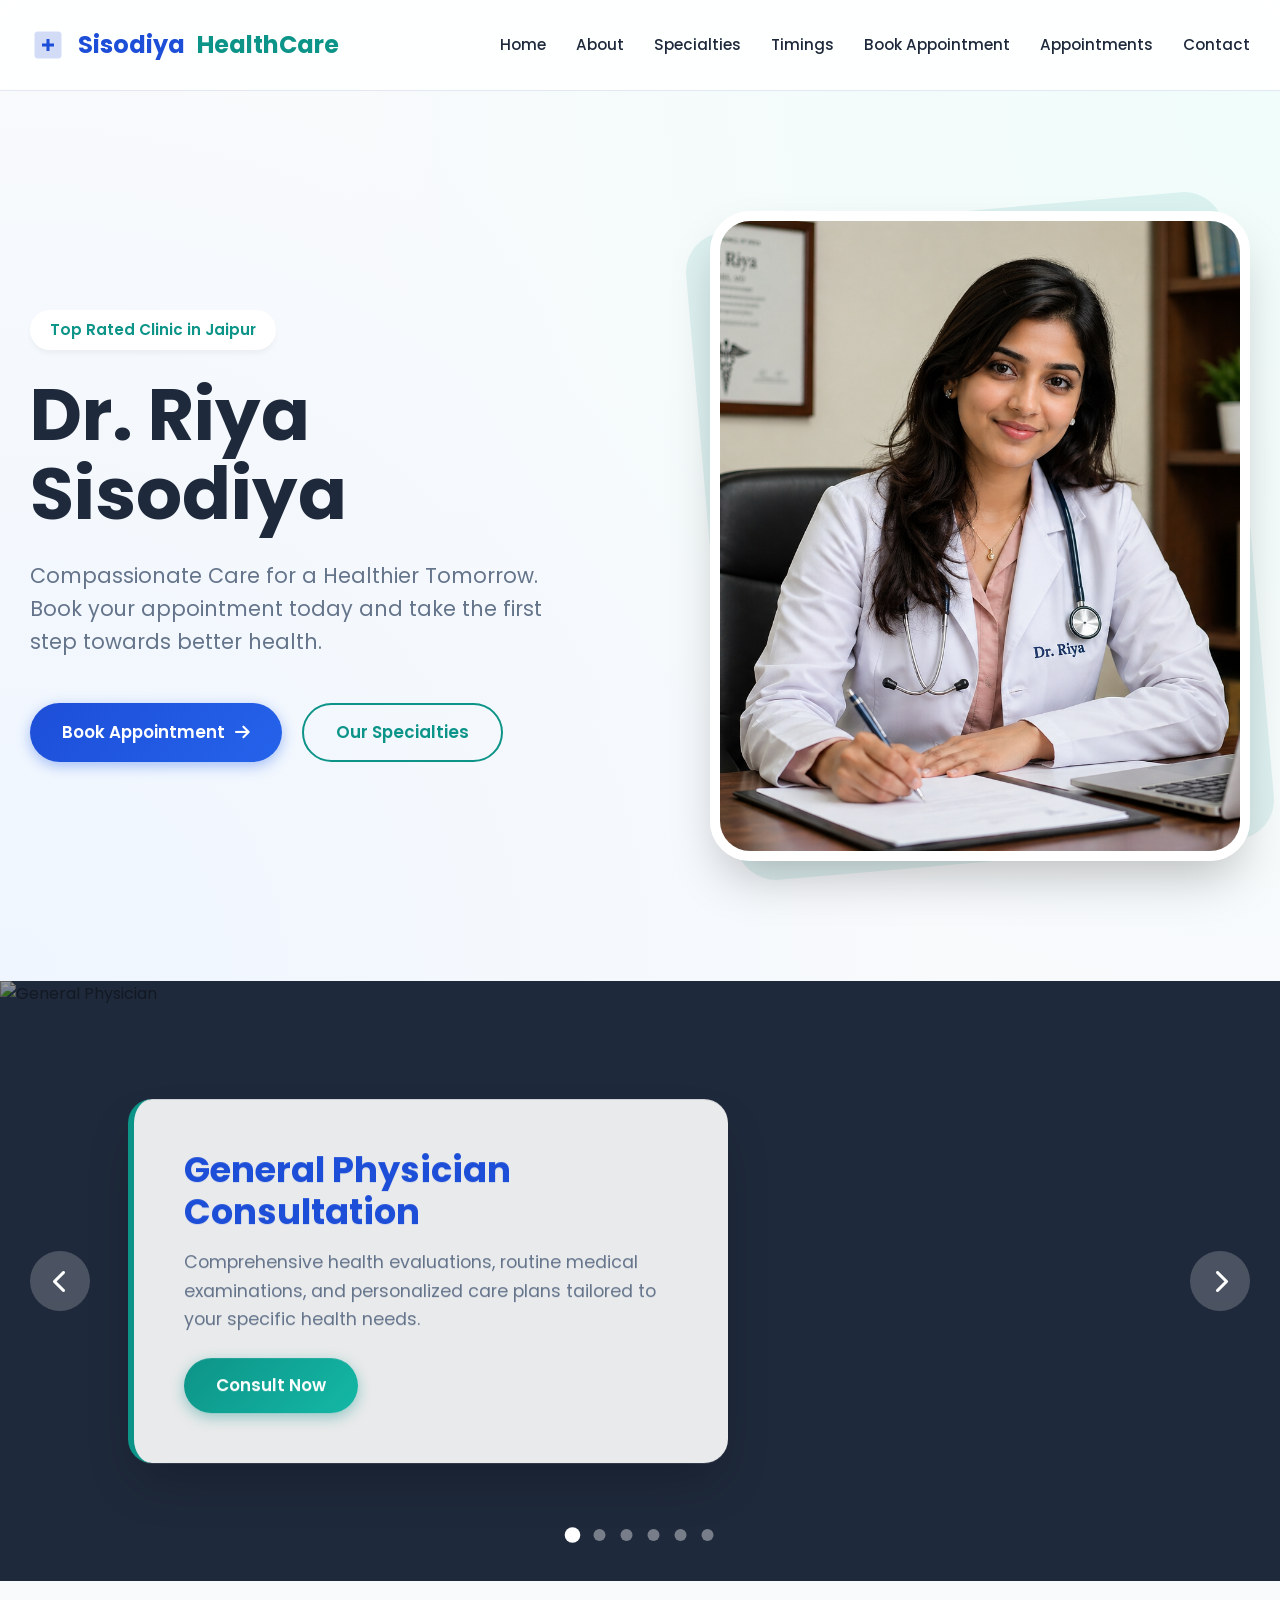
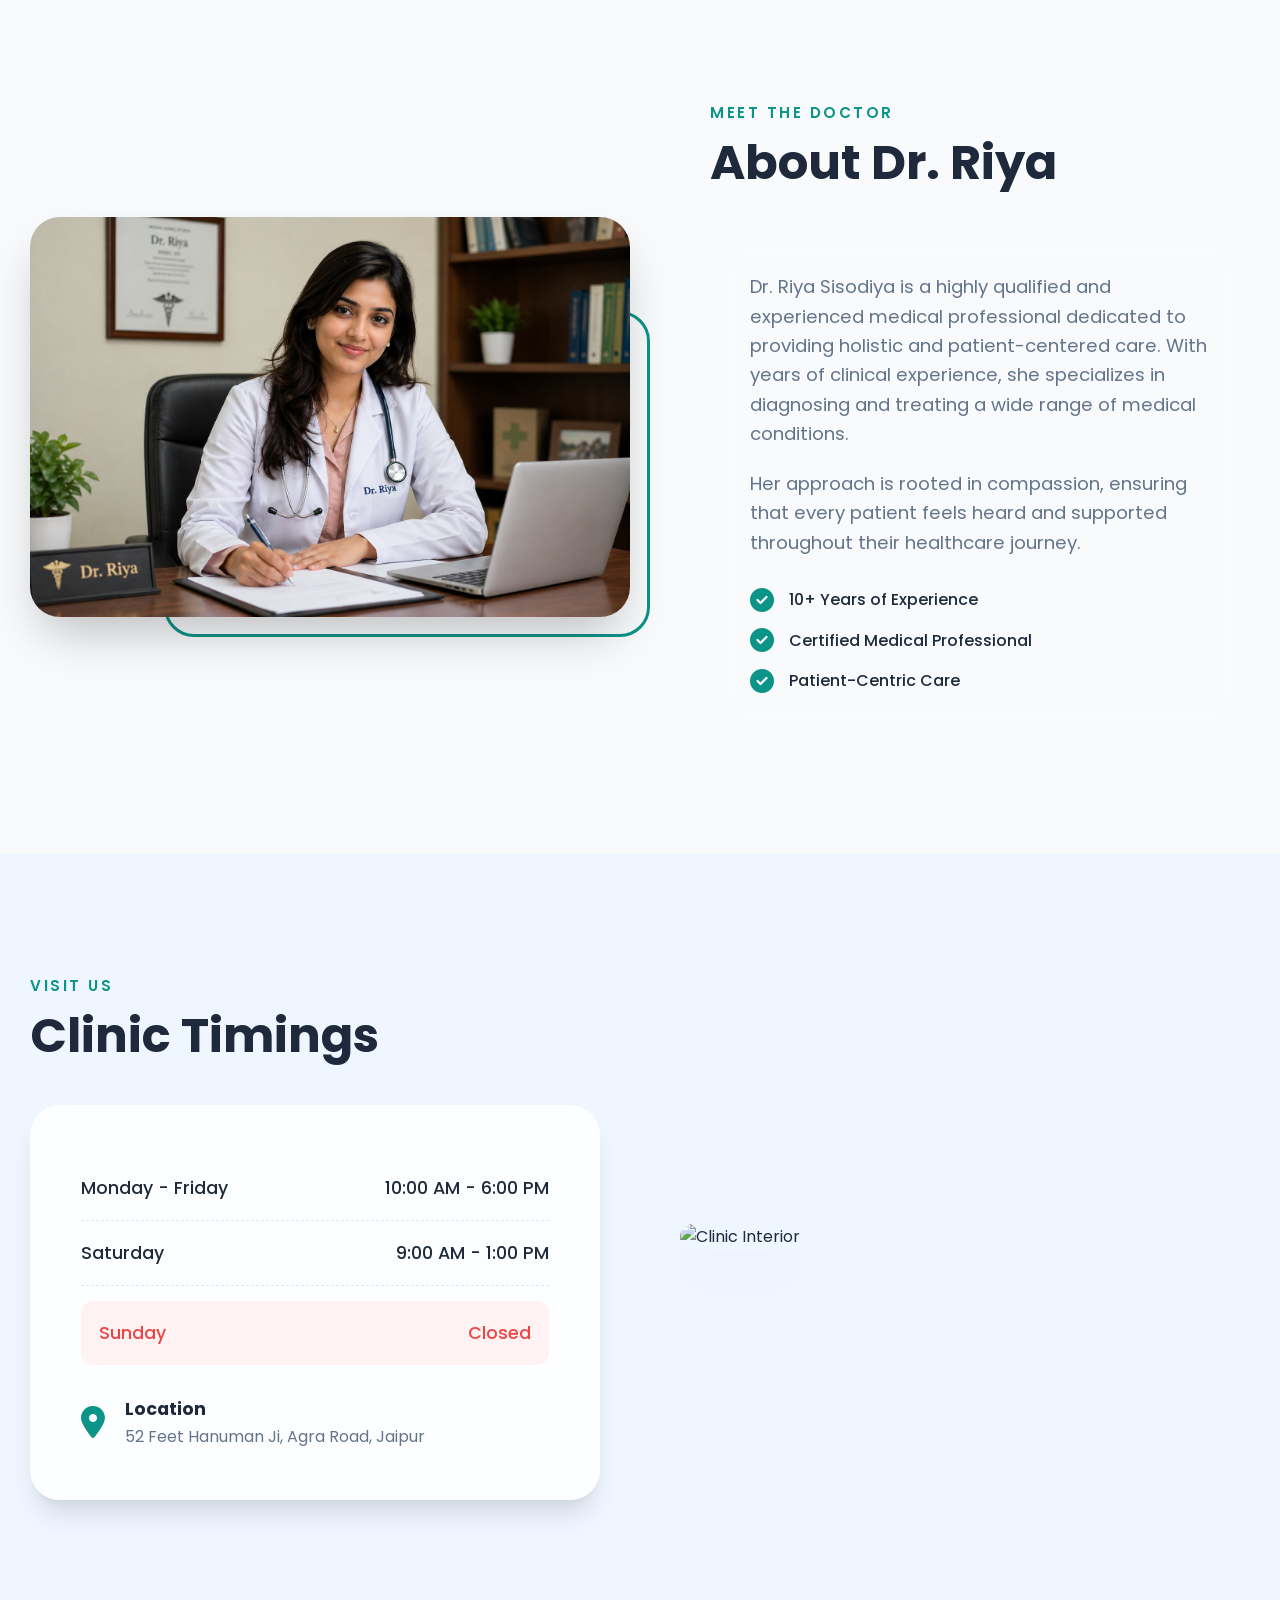
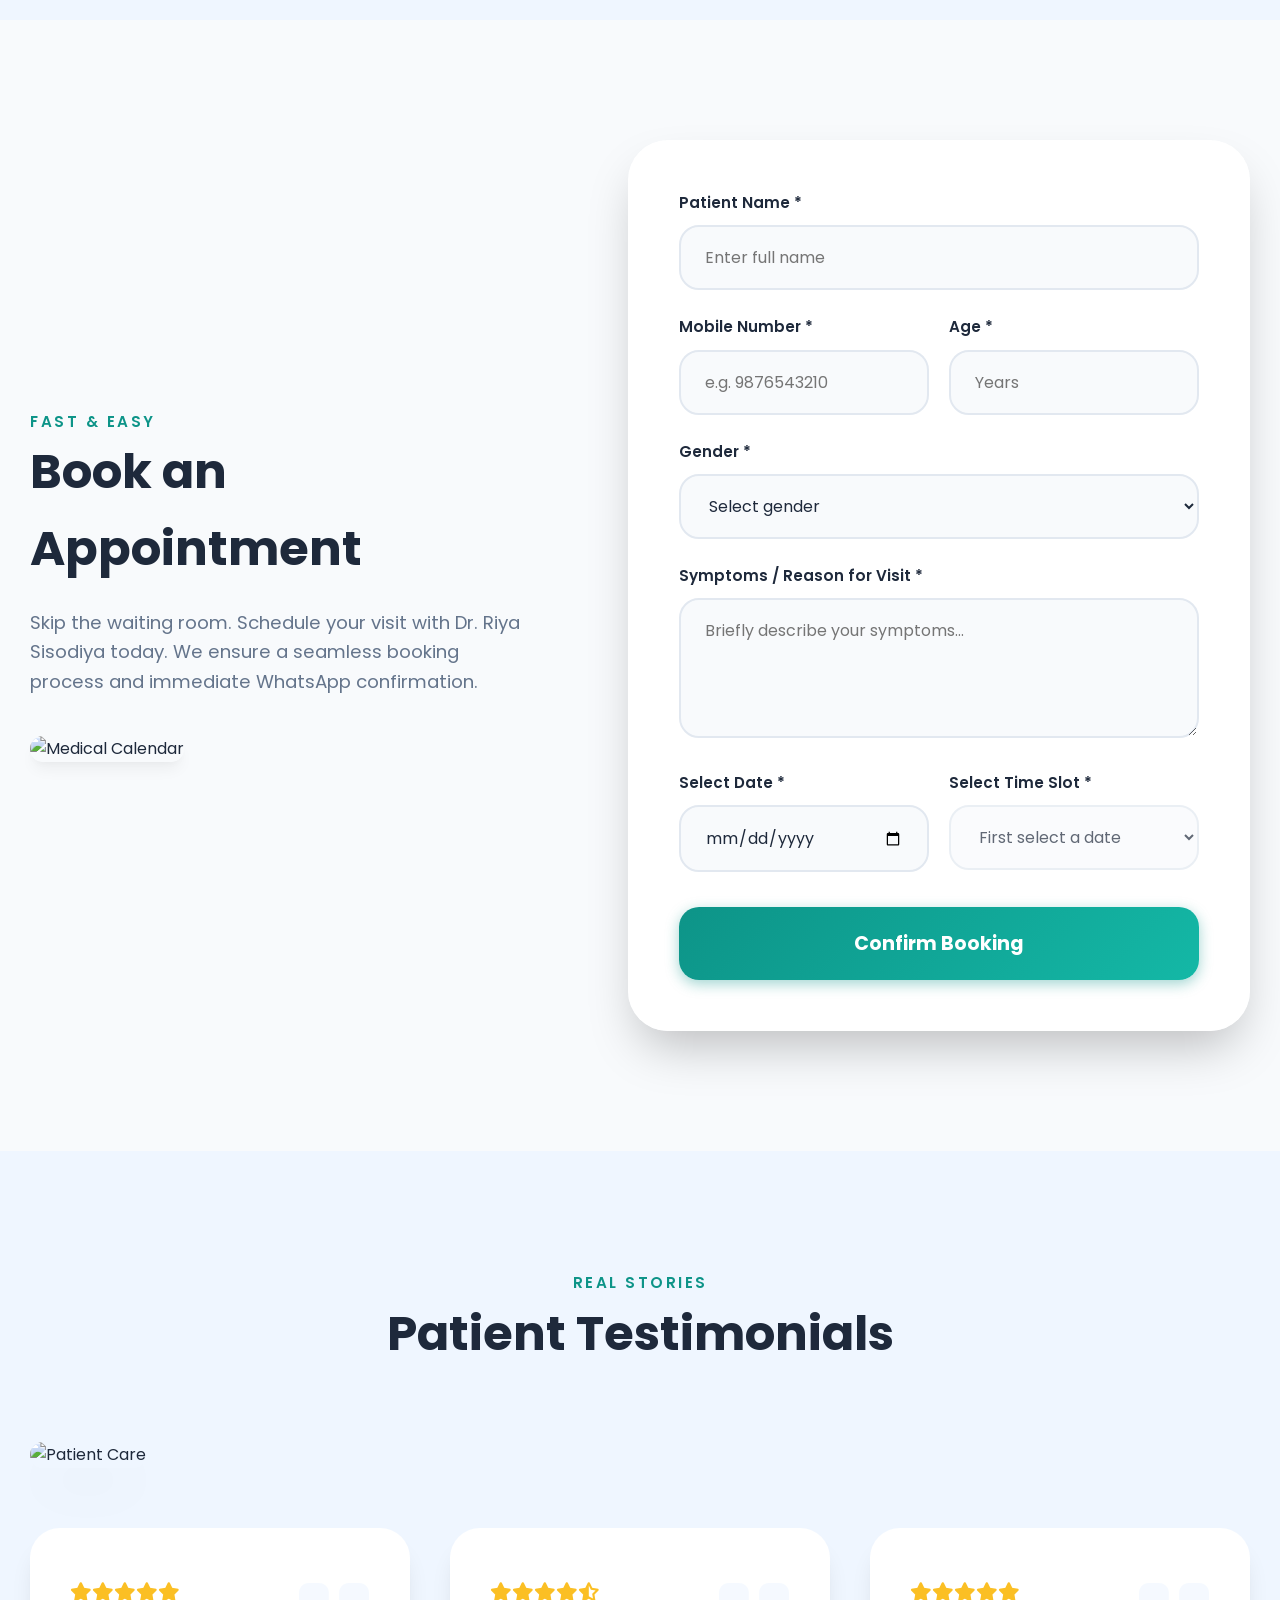
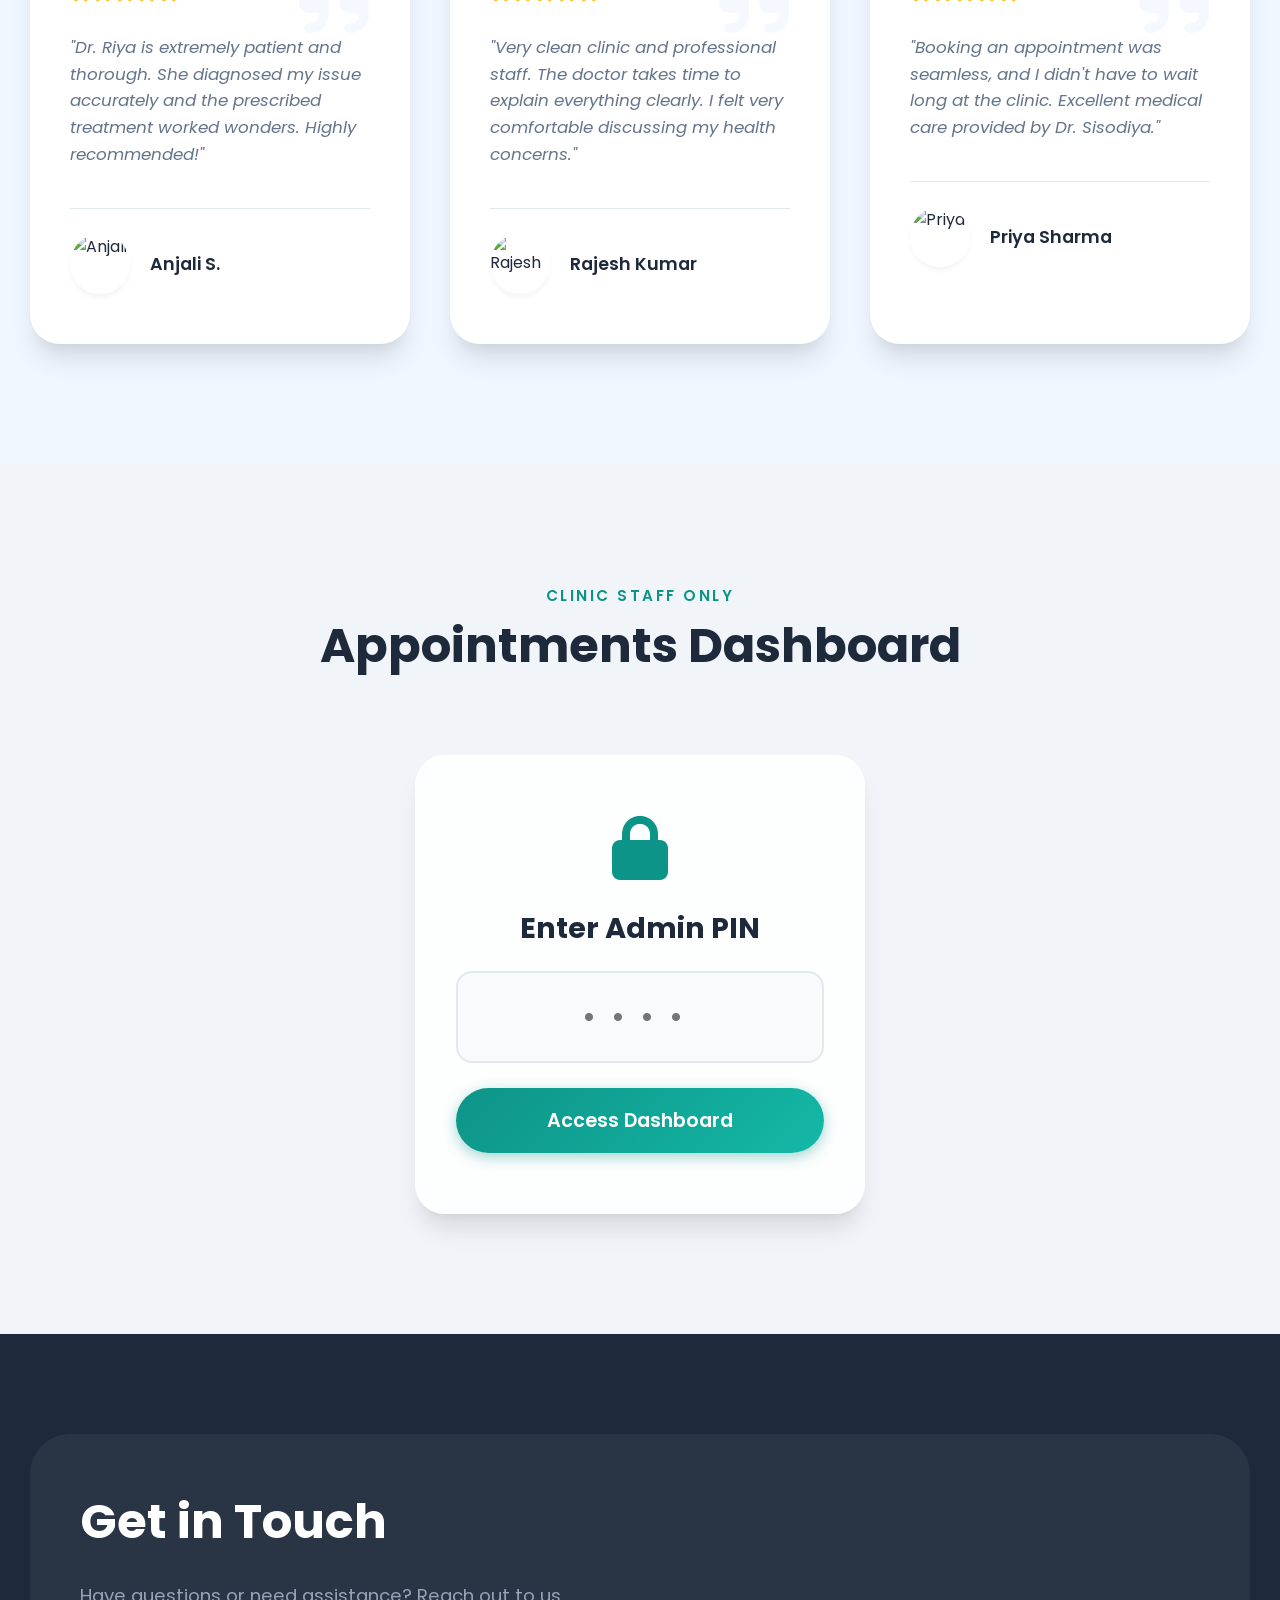
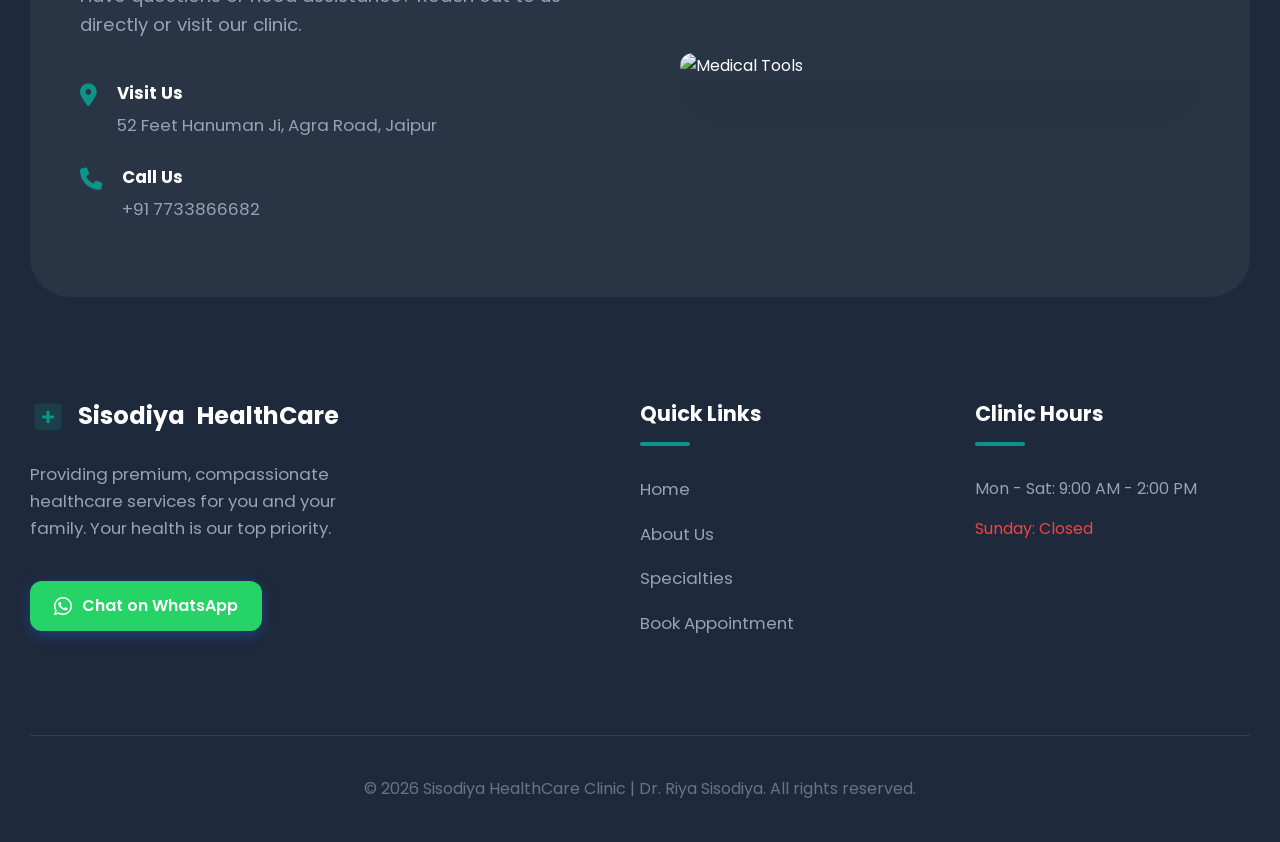
==== index.html @ 9eba104f "Initial commit - medical site" ====
<!DOCTYPE html>
<html lang="en">
<head>
    <meta charset="UTF-8">
    <meta name="viewport" content="width=device-width, initial-scale=1.0">
    <title>Sisodiya HealthCare Clinic | Dr. Riya Sisodiya</title>
    <!-- Google Fonts -->
    <link href="https://fonts.googleapis.com/css2?family=Poppins:wght@300;400;500;600;700&display=swap" rel="stylesheet">
    <!-- FontAwesome for Icons -->
    <link rel="stylesheet" href="https://cdnjs.cloudflare.com/ajax/libs/font-awesome/6.4.0/css/all.min.css">
    <style>
        :root {
            --primary-blue: #1d4ed8;
            --soft-blue: #eff6ff;
            --teal: #0d9488;
            --light-teal: #f0fdfa;
            --dark-text: #1e293b;
            --light-text: #64748b;
            --white: #ffffff;
            --border-color: #e2e8f0;
            --danger: #ef4444;
            --success: #10b981;
            --glass-bg: rgba(255, 255, 255, 0.85);
            --glass-border: rgba(255, 255, 255, 0.4);
            --shadow-sm: 0 4px 6px -1px rgba(0, 0, 0, 0.05);
            --shadow-md: 0 10px 15px -3px rgba(0, 0, 0, 0.05), 0 4px 6px -2px rgba(0, 0, 0, 0.025);
            --shadow-lg: 0 20px 25px -5px rgba(0, 0, 0, 0.1), 0 10px 10px -5px rgba(0, 0, 0, 0.04);
            --shadow-xl: 0 25px 50px -12px rgba(0, 0, 0, 0.25);
        }

        * {
            margin: 0;
            padding: 0;
            box-sizing: border-box;
            font-family: 'Poppins', sans-serif;
            scroll-behavior: smooth;
        }

        body {
            background-color: #f8fafc;
            color: var(--dark-text);
            line-height: 1.6;
        }

        a {
            text-decoration: none;
            color: inherit;
        }

        ul {
            list-style: none;
        }

        /* Navbar */
        header {
            background: var(--glass-bg);
            backdrop-filter: blur(12px);
            -webkit-backdrop-filter: blur(12px);
            border-bottom: 1px solid var(--border-color);
            position: sticky;
            top: 0;
            z-index: 1000;
            transition: all 0.3s ease;
        }

        .container {
            max-width: 1300px;
            margin: 0 auto;
            padding: 0 30px;
        }

        .navbar {
            display: flex;
            justify-content: space-between;
            align-items: center;
            height: 90px;
        }

        .logo {
            font-size: 1.5rem;
            font-weight: 700;
            color: var(--teal);
            display: flex;
            align-items: center;
            gap: 12px;
        }

        .logo svg {
            width: 36px;
            height: 36px;
            fill: var(--primary-blue);
        }

        .logo span {
            color: var(--primary-blue);
        }

        .nav-links {
            display: flex;
            gap: 30px;
            align-items: center;
        }

        .nav-links a {
            font-size: 0.95rem;
            font-weight: 500;
            color: var(--dark-text);
            transition: color 0.3s, transform 0.2s;
            position: relative;
        }

        .nav-links a:hover {
            color: var(--teal);
            transform: translateY(-1px);
        }

        .nav-links a::after {
            content: '';
            position: absolute;
            width: 0;
            height: 2px;
            bottom: -4px;
            left: 0;
            background-color: var(--teal);
            transition: width 0.3s ease;
        }

        .nav-links a:hover::after {
            width: 100%;
        }

        /* Buttons */
        .btn {
            display: inline-flex;
            align-items: center;
            justify-content: center;
            padding: 14px 32px;
            background: linear-gradient(135deg, var(--primary-blue), #2563eb);
            color: var(--white);
            font-weight: 600;
            border-radius: 40px;
            transition: all 0.3s ease;
            border: none;
            cursor: pointer;
            box-shadow: 0 4px 14px 0 rgba(37, 99, 235, 0.39);
            font-size: 1.05rem;
        }

        .btn:hover {
            transform: translateY(-3px);
            box-shadow: 0 6px 20px rgba(37, 99, 235, 0.23);
        }

        .btn-teal {
            background: linear-gradient(135deg, var(--teal), #14b8a6);
            box-shadow: 0 4px 14px 0 rgba(13, 148, 136, 0.39);
        }
        
        .btn-teal:hover {
            box-shadow: 0 6px 20px rgba(13, 148, 136, 0.23);
        }

        .btn-outline {
            background: transparent;
            color: var(--teal);
            border: 2px solid var(--teal);
            box-shadow: none;
        }

        .btn-outline:hover {
            background: var(--light-teal);
            transform: translateY(-2px);
        }

        /* Hero Section */
        .hero {
            display: flex;
            align-items: center;
            padding: 120px 0;
            background: radial-gradient(circle at top right, var(--light-teal), transparent 60%),
                        radial-gradient(circle at bottom left, var(--soft-blue), transparent 60%);
            min-height: calc(100vh - 90px);
            position: relative;
            overflow: hidden;
        }

        .hero-content {
            flex: 1;
            padding-right: 60px;
            z-index: 2;
        }

        .hero-badge {
            display: inline-block;
            padding: 8px 20px;
            background: var(--white);
            color: var(--teal);
            border-radius: 30px;
            font-size: 0.95rem;
            font-weight: 600;
            margin-bottom: 25px;
            box-shadow: var(--shadow-sm);
        }

        .hero-title {
            font-size: 4.5rem;
            font-weight: 700;
            line-height: 1.1;
            margin-bottom: 25px;
            color: var(--dark-text);
        }

        .hero-title span {
            background: linear-gradient(135deg, var(--primary-blue), var(--teal));
            -webkit-background-clip: text;
            -webkit-text-fill-color: transparent;
        }

        .hero-subtitle {
            font-size: 1.3rem;
            color: var(--light-text);
            margin-bottom: 45px;
            max-width: 550px;
        }

        .hero-image {
            flex: 1;
            display: flex;
            justify-content: center;
            position: relative;
            z-index: 2;
        }

        .hero-image::before {
            content: '';
            position: absolute;
            width: 100%;
            height: 100%;
            background: var(--teal);
            border-radius: 40px;
            transform: rotate(-5deg);
            z-index: -1;
            opacity: 0.1;
        }

        .hero-image img {
            width: 100%;
            max-width: 550px;
            height: 650px;
            border-radius: 40px;
            object-fit: cover;
            object-position: top;
            box-shadow: var(--shadow-xl);
            border: 10px solid var(--white);
        }

        /* Section Global */
        .section {
            padding: 120px 0;
        }

        .section-header {
            text-align: center;
            margin-bottom: 70px;
        }

        .section-title {
            font-size: 3rem;
            font-weight: 700;
            color: var(--dark-text);
            margin-bottom: 15px;
        }

        .section-subtitle {
            color: var(--teal);
            font-weight: 600;
            text-transform: uppercase;
            letter-spacing: 2.5px;
            font-size: 0.95rem;
        }

        /* Alternating Flex Layouts */
        .split-layout {
            display: flex;
            align-items: center;
            gap: 80px;
        }

        .split-layout.reverse {
            flex-direction: row-reverse;
        }

        .split-content {
            flex: 1;
        }

        .split-image {
            flex: 1;
            position: relative;
        }

        .split-image img {
            width: 100%;
            height: 500px;
            object-fit: cover;
            border-radius: 30px;
            box-shadow: var(--shadow-xl);
        }

        /* Decor elements */
        .split-image::after {
            content: '';
            position: absolute;
            bottom: -20px;
            right: -20px;
            width: 80%;
            height: 80%;
            border: 3px solid var(--teal);
            border-radius: 30px;
            z-index: -1;
        }

        .split-layout.reverse .split-image::after {
            right: auto;
            left: -20px;
        }

        /* Glass Cards */
        .glass-card {
            background: var(--glass-bg);
            backdrop-filter: blur(16px);
            -webkit-backdrop-filter: blur(16px);
            border: 1px solid var(--glass-border);
            border-radius: 30px;
            padding: 50px;
            box-shadow: var(--shadow-lg);
        }

        /* Treatments Carousel */
        .carousel-section {
            padding: 0;
            height: 600px;
            position: relative;
            background-color: var(--dark-text);
            overflow: hidden;
        }

        .carousel-container {
            width: 100%;
            height: 100%;
            position: relative;
        }

        .carousel-slide {
            position: absolute;
            top: 0;
            left: 0;
            width: 100%;
            height: 100%;
            opacity: 0;
            transition: opacity 0.8s ease-in-out;
            z-index: 1;
        }

        .carousel-slide.active {
            opacity: 1;
            z-index: 2;
        }

        .carousel-bg {
            width: 100%;
            height: 100%;
            object-fit: cover;
            filter: brightness(0.6);
        }

        .carousel-content {
            position: absolute;
            top: 50%;
            left: 10%;
            transform: translateY(-50%);
            max-width: 600px;
            z-index: 3;
            background: rgba(255, 255, 255, 0.9);
            backdrop-filter: blur(10px);
            padding: 50px;
            border-radius: 24px;
            box-shadow: var(--shadow-xl);
            border-left: 6px solid var(--teal);
        }

        .carousel-content h3 {
            font-size: 2.2rem;
            color: var(--primary-blue);
            margin-bottom: 15px;
            line-height: 1.2;
        }

        .carousel-content p {
            font-size: 1.1rem;
            color: var(--light-text);
            margin-bottom: 25px;
        }

        .carousel-nav {
            position: absolute;
            bottom: 40px;
            left: 50%;
            transform: translateX(-50%);
            z-index: 10;
            display: flex;
            gap: 15px;
        }

        .carousel-dot {
            width: 12px;
            height: 12px;
            border-radius: 50%;
            background-color: rgba(255,255,255,0.4);
            cursor: pointer;
            transition: all 0.3s ease;
        }

        .carousel-dot.active {
            background-color: var(--white);
            transform: scale(1.3);
        }

        .carousel-arrow {
            position: absolute;
            top: 50%;
            transform: translateY(-50%);
            z-index: 10;
            background: rgba(255,255,255,0.2);
            backdrop-filter: blur(5px);
            border: none;
            color: white;
            width: 60px;
            height: 60px;
            border-radius: 50%;
            font-size: 1.5rem;
            cursor: pointer;
            transition: all 0.3s ease;
            display: flex;
            justify-content: center;
            align-items: center;
        }

        .carousel-arrow:hover {
            background: var(--teal);
        }

        .carousel-prev { left: 30px; }
        .carousel-next { right: 30px; }

        /* Timings List */
        .timing-list li {
            display: flex;
            justify-content: space-between;
            padding: 18px 0;
            border-bottom: 1px dashed var(--border-color);
            color: var(--dark-text);
            font-weight: 500;
            font-size: 1.1rem;
        }

        .timing-list li:last-child {
            border-bottom: none;
        }

        .timing-list li.closed {
            color: var(--danger);
            background: #fef2f2;
            padding: 18px;
            border-radius: 12px;
            margin-top: 15px;
        }

        /* Booking Form */
        .booking-section {
            background-color: var(--soft-blue);
        }

        .form-grid {
            display: grid;
            grid-template-columns: 1fr 1fr;
            gap: 30px;
        }

        .form-group {
            margin-bottom: 5px;
        }

        .form-group.full-width {
            grid-column: 1 / -1;
        }

        .form-label {
            display: block;
            margin-bottom: 10px;
            font-size: 0.95rem;
            font-weight: 600;
            color: var(--dark-text);
        }

        .form-control {
            width: 100%;
            padding: 16px 20px;
            border: 2px solid var(--border-color);
            border-radius: 16px;
            font-size: 1rem;
            transition: all 0.3s;
            background-color: #f8fafc;
            color: var(--dark-text);
        }

        .form-control:focus {
            outline: none;
            border-color: var(--teal);
            box-shadow: 0 0 0 4px rgba(13, 148, 136, 0.1);
            background-color: var(--white);
        }

        textarea.form-control {
            resize: vertical;
            min-height: 140px;
        }

        .submit-btn {
            width: 100%;
            padding: 20px;
            font-size: 1.2rem;
            margin-top: 25px;
        }

        /* Testimonials */
        .testimonials-grid {
            display: grid;
            grid-template-columns: repeat(3, 1fr);
            gap: 40px;
        }

        .testimonial-card {
            background: var(--white);
            padding: 50px 40px;
            border-radius: 30px;
            box-shadow: var(--shadow-lg);
            position: relative;
        }

        .quote-icon {
            position: absolute;
            top: 40px;
            right: 40px;
            color: var(--soft-blue);
            font-size: 5rem;
            z-index: 0;
            opacity: 0.6;
        }

        .stars {
            color: #fbbf24;
            margin-bottom: 25px;
            font-size: 1.2rem;
            position: relative;
            z-index: 1;
        }

        .testimonial-text {
            color: var(--light-text);
            margin-bottom: 40px;
            position: relative;
            z-index: 1;
            font-style: italic;
            font-size: 1.05rem;
        }

        .patient-info {
            display: flex;
            align-items: center;
            gap: 20px;
            position: relative;
            z-index: 1;
            border-top: 1px solid var(--border-color);
            padding-top: 25px;
        }

        .patient-info img {
            width: 60px;
            height: 60px;
            border-radius: 50%;
            object-fit: cover;
            box-shadow: var(--shadow-sm);
        }

        .patient-name {
            font-weight: 600;
            font-size: 1.1rem;
            color: var(--dark-text);
            display: block;
        }

        /* Appointments Section (Admin Panel) */
        .appointments-section {
            background-color: #f1f5f9;
        }

        .pin-container {
            max-width: 450px;
            margin: 0 auto;
            text-align: center;
            padding: 60px 40px;
        }
        
        .pin-container i {
            font-size: 4rem;
            color: var(--teal);
            margin-bottom: 25px;
        }

        .pin-input {
            text-align: center;
            letter-spacing: 15px;
            font-size: 2rem;
            padding: 20px;
        }

        .table-container {
            background: var(--white);
            border-radius: 30px;
            box-shadow: var(--shadow-xl);
            overflow-x: auto;
            display: none; /* hidden until PIN entered */
        }

        .appointments-table {
            width: 100%;
            border-collapse: collapse;
            min-width: 900px;
        }

        .appointments-table th,
        .appointments-table td {
            padding: 20px 25px;
            text-align: left;
            border-bottom: 1px solid var(--border-color);
        }

        .appointments-table th {
            background-color: #f8fafc;
            font-weight: 600;
            color: var(--light-text);
            text-transform: uppercase;
            font-size: 0.9rem;
            letter-spacing: 1.5px;
        }

        .appointments-table tbody tr:hover {
            background-color: var(--soft-blue);
        }

        .status-badge {
            padding: 8px 16px;
            border-radius: 30px;
            font-size: 0.9rem;
            font-weight: 600;
            display: inline-block;
        }

        .status-pending {
            background-color: #fef3c7;
            color: #d97706;
        }

        .status-approved {
            background-color: #d1fae5;
            color: #059669;
        }

        .action-btn {
            padding: 10px 20px;
            background-color: var(--success);
            color: white;
            border: none;
            border-radius: 12px;
            cursor: pointer;
            font-size: 0.9rem;
            font-weight: 600;
            transition: all 0.2s;
        }

        .action-btn:hover {
            background-color: #047857;
            transform: translateY(-2px);
        }

        .action-btn:disabled {
            background-color: #cbd5e1;
            cursor: not-allowed;
            transform: none;
        }

        /* Contact & Footer */
        .contact-section {
            background-color: var(--dark-text);
            color: var(--white);
            padding: 100px 0 40px;
        }

        .footer-grid {
            display: grid;
            grid-template-columns: 2fr 1fr 1fr;
            gap: 60px;
            margin-bottom: 80px;
        }

        .footer-brand .logo {
            color: var(--white);
            margin-bottom: 25px;
        }
        
        .footer-brand .logo svg {
            fill: var(--teal);
        }

        .footer-brand p {
            color: #94a3b8;
            max-width: 350px;
            margin-bottom: 30px;
            font-size: 1.05rem;
        }

        .footer-links h4, .footer-contact h4 {
            font-size: 1.3rem;
            margin-bottom: 30px;
            position: relative;
            padding-bottom: 15px;
        }

        .footer-links h4::after, .footer-contact h4::after {
            content: '';
            position: absolute;
            left: 0;
            bottom: 0;
            width: 50px;
            height: 4px;
            background: var(--teal);
            border-radius: 2px;
        }

        .footer-links ul li {
            margin-bottom: 18px;
        }

        .footer-links ul li a {
            color: #94a3b8;
            transition: color 0.3s;
            font-size: 1.05rem;
        }

        .footer-links ul li a:hover {
            color: var(--teal);
        }

        .contact-item {
            display: flex;
            align-items: flex-start;
            gap: 20px;
            margin-bottom: 25px;
            color: #94a3b8;
            font-size: 1.05rem;
        }

        .contact-item i {
            color: var(--teal);
            font-size: 1.4rem;
            margin-top: 4px;
        }

        .footer-bottom {
            text-align: center;
            padding-top: 40px;
            border-top: 1px solid rgba(255, 255, 255, 0.1);
            color: #64748b;
            font-size: 1rem;
        }

        /* Mobile Responsive */
        @media (max-width: 992px) {
            .split-layout, .split-layout.reverse {
                flex-direction: column;
                gap: 50px;
            }
            .carousel-content {
                left: 5%;
                right: 5%;
                padding: 30px;
            }
            .hero {
                flex-direction: column;
                text-align: center;
                padding: 60px 0;
            }
            .hero-content {
                padding-right: 0;
                margin-bottom: 60px;
            }
            .hero-subtitle {
                margin: 0 auto 40px;
            }
            .testimonials-grid {
                grid-template-columns: 1fr;
            }
            .footer-grid {
                grid-template-columns: 1fr;
                gap: 50px;
            }
        }

        @media (max-width: 768px) {
            .nav-links {
                display: none;
            }
            .hero-title {
                font-size: 3rem;
            }
            .form-grid {
                grid-template-columns: 1fr;
            }
            .section {
                padding: 80px 0;
            }
            .carousel-content h3 {
                font-size: 1.8rem;
            }
        }
    </style>
</head>
<body>

    <!-- Header -->
    <header>
        <div class="container navbar">
            <div class="logo">
                <svg viewBox="0 0 24 24" xmlns="http://www.w3.org/2000/svg">
                    <path d="M19 3H5C3.89543 3 3 3.89543 3 5V19C3 20.1046 3.89543 21 5 21H19C20.1046 21 21 20.1046 21 19V5C21 3.89543 20.1046 3 19 3Z" fill-opacity="0.2"/>
                    <path d="M16 11H13V8H11V11H8V13H11V16H13V13H16V11Z"/>
                </svg>
                <span>Sisodiya</span> HealthCare
            </div>
            <nav class="nav-links">
                <a href="#home">Home</a>
                <a href="#about">About</a>
                <a href="#treatments">Specialties</a>
                <a href="#timings">Timings</a>
                <a href="#book">Book Appointment</a>
                <a href="#appointments">Appointments</a>
                <a href="#contact">Contact</a>
            </nav>
        </div>
    </header>

    <!-- Hero Section -->
    <section id="home" class="hero">
        <div class="container split-layout">
            <div class="hero-content">
                <div class="hero-badge">Top Rated Clinic in Jaipur</div>
                <h1 class="hero-title">Dr. Riya Sisodiya</h1>
                <p class="hero-subtitle">Compassionate Care for a Healthier Tomorrow. Book your appointment today and take the first step towards better health.</p>
                <div style="display: flex; gap: 20px; flex-wrap: wrap;">
                    <a href="#book" class="btn">Book Appointment <i class="fa-solid fa-arrow-right" style="margin-left: 10px;"></i></a>
                    <a href="#treatments" class="btn btn-outline">Our Specialties</a>
                </div>
            </div>
            <div class="hero-image">
                <img src="Dr_rekha.png" alt="Dr. Riya Sisodiya">
            </div>
        </div>
    </section>

    <!-- Treatments & Specialties Carousel -->
    <section id="treatments" class="carousel-section">
        <div class="carousel-container" id="treatmentsCarousel">
            
            <!-- Slide 1 -->
            <div class="carousel-slide active">
                <img src="https://images.unsplash.com/photo-1622253692010-333f2da6031d?auto=format&fit=crop&w=1600&q=80" class="carousel-bg" alt="General Physician">
                <div class="carousel-content">
                    <h3>General Physician Consultation</h3>
                    <p>Comprehensive health evaluations, routine medical examinations, and personalized care plans tailored to your specific health needs.</p>
                    <a href="#book" class="btn btn-teal">Consult Now</a>
                </div>
            </div>

            <!-- Slide 2 -->
            <div class="carousel-slide">
                <img src="https://images.unsplash.com/photo-1584308666744-24d5c474f2ae?auto=format&fit=crop&w=1600&q=80" class="carousel-bg" alt="Fever Treatment">
                <div class="carousel-content">
                    <h3>Fever, Cold & Infection Treatment</h3>
                    <p>Accurate diagnosis and effective treatment protocols for viral fevers, seasonal infections, and common respiratory illnesses.</p>
                    <a href="#book" class="btn btn-teal">Consult Now</a>
                </div>
            </div>

            <!-- Slide 3 -->
            <div class="carousel-slide">
                <img src="https://images.unsplash.com/photo-1505751172876-fa1923c5c528?auto=format&fit=crop&w=1600&q=80" class="carousel-bg" alt="Women Health">
                <div class="carousel-content">
                    <h3>Women's Health & Wellness</h3>
                    <p>Specialized, compassionate care addressing women's unique health needs, including routine screenings and wellness counseling.</p>
                    <a href="#book" class="btn btn-teal">Consult Now</a>
                </div>
            </div>

            <!-- Slide 4 -->
            <div class="carousel-slide">
                <img src="https://images.unsplash.com/photo-1519689680058-324335c77eba?auto=format&fit=crop&w=1600&q=80" class="carousel-bg" alt="Child Health">
                <div class="carousel-content">
                    <h3>Child Health Checkups</h3>
                    <p>Dedicated pediatric consultation, growth monitoring, and vaccination guidance to ensure your child's healthy development.</p>
                    <a href="#book" class="btn btn-teal">Consult Now</a>
                </div>
            </div>

            <!-- Slide 5 -->
            <div class="carousel-slide">
                <img src="https://images.unsplash.com/photo-1576091160399-112ba8d25d1d?auto=format&fit=crop&w=1600&q=80" class="carousel-bg" alt="Preventive Care">
                <div class="carousel-content">
                    <h3>Preventive Health Care</h3>
                    <p>Proactive lifestyle counseling, dietary guidance, and preventive screening programs to catch potential issues early.</p>
                    <a href="#book" class="btn btn-teal">Consult Now</a>
                </div>
            </div>

            <!-- Slide 6 -->
            <div class="carousel-slide">
                <img src="https://images.unsplash.com/photo-1581594693702-fbdc51b2763b?auto=format&fit=crop&w=1600&q=80" class="carousel-bg" alt="Routine Body Checkups">
                <div class="carousel-content">
                    <h3>Routine Body Checkups</h3>
                    <p>Thorough full-body assessments and lab test reviews to maintain optimal health and wellness year-round.</p>
                    <a href="#book" class="btn btn-teal">Consult Now</a>
                </div>
            </div>

            <!-- Navigation -->
            <button class="carousel-arrow carousel-prev" id="prevBtn"><i class="fa-solid fa-chevron-left"></i></button>
            <button class="carousel-arrow carousel-next" id="nextBtn"><i class="fa-solid fa-chevron-right"></i></button>

            <div class="carousel-nav" id="carouselDots">
                <!-- Dots generated by JS -->
            </div>
        </div>
    </section>

    <!-- About Section (Alternating Left Image) -->
    <section id="about" class="section">
        <div class="container split-layout">
            <div class="split-image" style="display: flex; align-items: center;">
                <img src="Dr_rekha.png" alt="Doctor Consultation" style="width: 600px; height: auto; border-radius: 30px;">
            </div>
            <div class="split-content">
                <p class="section-subtitle">Meet The Doctor</p>
                <h2 class="section-title" style="margin-bottom: 30px;">About Dr. Riya</h2>
                <div class="glass-card" style="padding: 40px; box-shadow: none; border: none; background: transparent;">
                    <p style="font-size: 1.15rem; color: var(--light-text); margin-bottom: 20px;">Dr. Riya Sisodiya is a highly qualified and experienced medical professional dedicated to providing holistic and patient-centered care. With years of clinical experience, she specializes in diagnosing and treating a wide range of medical conditions.</p>
                    <p style="font-size: 1.15rem; color: var(--light-text); margin-bottom: 30px;">Her approach is rooted in compassion, ensuring that every patient feels heard and supported throughout their healthcare journey.</p>
                    <ul style="display: flex; flex-direction: column; gap: 15px;">
                        <li style="display: flex; align-items: center; gap: 15px; font-weight: 500;"><i class="fa-solid fa-check-circle" style="color: var(--teal); font-size: 1.5rem;"></i> 10+ Years of Experience</li>
                        <li style="display: flex; align-items: center; gap: 15px; font-weight: 500;"><i class="fa-solid fa-check-circle" style="color: var(--teal); font-size: 1.5rem;"></i> Certified Medical Professional</li>
                        <li style="display: flex; align-items: center; gap: 15px; font-weight: 500;"><i class="fa-solid fa-check-circle" style="color: var(--teal); font-size: 1.5rem;"></i> Patient-Centric Care</li>
                    </ul>
                </div>
            </div>
        </div>
    </section>

    <!-- Timings Section (Alternating Right Image) -->
    <section id="timings" class="section" style="background-color: var(--soft-blue);">
        <div class="container split-layout reverse">
            <div class="split-image">
                <img src="https://images.unsplash.com/photo-1519494026892-80bbd2d6fd0d?auto=format&fit=crop&w=800&q=80" alt="Clinic Interior">
            </div>
            <div class="split-content">
                <p class="section-subtitle">Visit Us</p>
                <h2 class="section-title" style="margin-bottom: 30px;">Clinic Timings</h2>
                <div class="glass-card">
                    <ul class="timing-list">
                        <li><span>Monday - Friday</span> <span>10:00 AM - 6:00 PM</span></li>
                        <li><span>Saturday</span> <span>9:00 AM - 1:00 PM</span></li>
                        <li class="closed"><span>Sunday</span> <span>Closed</span></li>
                    </ul>
                    <div style="margin-top: 30px; display: flex; align-items: center; gap: 20px;">
                        <i class="fa-solid fa-location-dot" style="font-size: 2rem; color: var(--teal);"></i>
                        <div>
                            <strong style="display: block; font-size: 1.1rem;">Location</strong>
                            <span style="color: var(--light-text);">52 Feet Hanuman Ji, Agra Road, Jaipur</span>
                        </div>
                    </div>
                </div>
            </div>
        </div>
    </section>

    <!-- Booking Form Section (Alternating Left Text) -->
    <section id="book" class="section">
        <div class="container split-layout">
            <div class="split-content">
                <p class="section-subtitle">Fast & Easy</p>
                <h2 class="section-title" style="margin-bottom: 20px;">Book an Appointment</h2>
                <p style="font-size: 1.15rem; color: var(--light-text); margin-bottom: 40px; max-width: 500px;">Skip the waiting room. Schedule your visit with Dr. Riya Sisodiya today. We ensure a seamless booking process and immediate WhatsApp confirmation.</p>
                <img src="https://images.unsplash.com/photo-1551076805-e1869033e561?auto=format&fit=crop&w=600&q=80" alt="Medical Calendar" style="width: 100%; border-radius: 30px; box-shadow: var(--shadow-md); height: 250px; object-fit: cover;">
            </div>
            <div class="split-content" style="flex: 1.2;">
                <div class="glass-card" style="background: rgba(255, 255, 255, 0.95); padding: 50px; border-radius: 40px; box-shadow: var(--shadow-xl); border: 1px solid rgba(255,255,255,0.5);">
                    <form id="bookingForm" style="display: flex; flex-direction: column; gap: 20px;">
                        <div class="form-grid" style="gap: 20px;">
                            <div class="form-group full-width">
                                <label class="form-label">Patient Name *</label>
                                <input type="text" id="patientName" class="form-control" required placeholder="Enter full name" style="padding: 18px 24px; border-radius: 20px;">
                            </div>
                            <div class="form-group">
                                <label class="form-label">Mobile Number *</label>
                                <input type="tel" id="mobileNumber" class="form-control" required placeholder="e.g. 9876543210" pattern="[0-9]{10}" title="Please enter a valid 10-digit mobile number" style="padding: 18px 24px; border-radius: 20px;">
                            </div>
                            <div class="form-group">
                                <label class="form-label">Age *</label>
                                <input type="number" id="patientAge" class="form-control" required min="1" max="120" placeholder="Years" style="padding: 18px 24px; border-radius: 20px;">
                            </div>
                            <div class="form-group full-width">
                                <label class="form-label">Gender *</label>
                                <select id="patientGender" class="form-control" required style="padding: 18px 24px; border-radius: 20px;">
                                    <option value="" disabled selected>Select gender</option>
                                    <option value="Male">Male</option>
                                    <option value="Female">Female</option>
                                    <option value="Other">Other</option>
                                </select>
                            </div>
                            <div class="form-group full-width">
                                <label class="form-label">Symptoms / Reason for Visit *</label>
                                <textarea id="symptoms" class="form-control" required placeholder="Briefly describe your symptoms..." style="padding: 18px 24px; border-radius: 20px;"></textarea>
                            </div>
                            <div class="form-group">
                                <label class="form-label">Select Date *</label>
                                <input type="date" id="appointmentDate" class="form-control" required style="padding: 18px 24px; border-radius: 20px;">
                            </div>
                            <div class="form-group">
                                <label class="form-label">Select Time Slot *</label>
                                <select id="appointmentTime" class="form-control" required disabled style="padding: 18px 24px; border-radius: 20px;">
                                    <option value="" disabled selected>First select a date</option>
                                </select>
                            </div>
                        </div>
                        <button type="submit" class="btn btn-teal submit-btn" style="padding: 22px; border-radius: 20px; font-weight: 700; margin-top: 10px;">Confirm Booking</button>
                    </form>
                </div>
            </div>
        </div>
    </section>

    <!-- Testimonials -->
    <section class="section" style="background-color: var(--soft-blue);">
        <div class="container">
            <div class="section-header">
                <p class="section-subtitle">Real Stories</p>
                <h2 class="section-title">Patient Testimonials</h2>
            </div>
            
            <img src="https://images.unsplash.com/photo-1530497610245-94d3c16cda28?auto=format&fit=crop&w=1400&q=80" alt="Patient Care" style="width: 100%; height: 350px; object-fit: cover; border-radius: 40px; margin-bottom: 60px; box-shadow: var(--shadow-xl);">
            
            <div class="testimonials-grid">
                <div class="testimonial-card">
                    <i class="fa-solid fa-quote-right quote-icon"></i>
                    <div class="stars">
                        <i class="fa-solid fa-star"></i><i class="fa-solid fa-star"></i><i class="fa-solid fa-star"></i><i class="fa-solid fa-star"></i><i class="fa-solid fa-star"></i>
                    </div>
                    <p class="testimonial-text">"Dr. Riya is extremely patient and thorough. She diagnosed my issue accurately and the prescribed treatment worked wonders. Highly recommended!"</p>
                    <div class="patient-info">
                        <img src="https://images.unsplash.com/photo-1438761681033-6461ffad8d80?auto=format&fit=crop&w=150&q=80" alt="Anjali">
                        <span class="patient-name">Anjali S.</span>
                    </div>
                </div>
                <div class="testimonial-card">
                    <i class="fa-solid fa-quote-right quote-icon"></i>
                    <div class="stars">
                        <i class="fa-solid fa-star"></i><i class="fa-solid fa-star"></i><i class="fa-solid fa-star"></i><i class="fa-solid fa-star"></i><i class="fa-solid fa-star-half-stroke"></i>
                    </div>
                    <p class="testimonial-text">"Very clean clinic and professional staff. The doctor takes time to explain everything clearly. I felt very comfortable discussing my health concerns."</p>
                    <div class="patient-info">
                        <img src="https://images.unsplash.com/photo-1500648767791-00dcc994a43e?auto=format&fit=crop&w=150&q=80" alt="Rajesh">
                        <span class="patient-name">Rajesh Kumar</span>
                    </div>
                </div>
                <div class="testimonial-card">
                    <i class="fa-solid fa-quote-right quote-icon"></i>
                    <div class="stars">
                        <i class="fa-solid fa-star"></i><i class="fa-solid fa-star"></i><i class="fa-solid fa-star"></i><i class="fa-solid fa-star"></i><i class="fa-solid fa-star"></i>
                    </div>
                    <p class="testimonial-text">"Booking an appointment was seamless, and I didn't have to wait long at the clinic. Excellent medical care provided by Dr. Sisodiya."</p>
                    <div class="patient-info">
                        <img src="https://images.unsplash.com/photo-1544005313-94ddf0286df2?auto=format&fit=crop&w=150&q=80" alt="Priya">
                        <span class="patient-name">Priya Sharma</span>
                    </div>
                </div>
            </div>
        </div>
    </section>

    <!-- Appointments Section (Admin Panel) -->
    <section id="appointments" class="section appointments-section">
        <div class="container">
            <div class="section-header">
                <p class="section-subtitle">Clinic Staff Only</p>
                <h2 class="section-title">Appointments Dashboard</h2>
            </div>

            <!-- PIN Container -->
            <div class="pin-container glass-card" id="pinContainer">
                <i class="fa-solid fa-lock"></i>
                <h3 style="margin-bottom: 20px; font-size: 1.8rem;">Enter Admin PIN</h3>
                <input type="password" id="adminPin" class="form-control pin-input" maxlength="4" placeholder="••••">
                <button id="verifyPinBtn" class="btn btn-teal" style="width: 100%; margin-top: 25px; padding: 18px; font-size: 1.2rem;">Access Dashboard</button>
                <p id="pinError" style="color: var(--danger); margin-top: 15px; display: none; font-weight: 500;">Incorrect PIN</p>
            </div>

            <!-- Table Container -->
            <div class="table-container" id="adminTableContainer">
                <div style="padding: 30px 40px; border-bottom: 1px solid var(--border-color); display: flex; justify-content: space-between; align-items: center;">
                    <h3 style="color: var(--teal); font-size: 1.5rem;"><i class="fa-regular fa-calendar-check"></i> All Appointments</h3>
                    <button id="logoutBtn" class="btn-outline" style="padding: 8px 20px; border-radius: 8px; font-size: 1rem; cursor: pointer;"><i class="fa-solid fa-lock"></i> Lock</button>
                </div>
                <table class="appointments-table">
                    <thead>
                        <tr>
                            <th>Name</th>
                            <th>Mobile</th>
                            <th>Date</th>
                            <th>Time</th>
                            <th>Symptoms</th>
                            <th>Status</th>
                            <th>Action</th>
                        </tr>
                    </thead>
                    <tbody id="appointmentsTableBody">
                        <!-- Rows populated by JS -->
                    </tbody>
                </table>
            </div>
        </div>
    </section>

    <!-- Contact & Footer -->
    <footer id="contact" class="contact-section">
        <div class="container">
            <div class="split-layout" style="margin-bottom: 100px; background: rgba(255,255,255,0.05); padding: 50px; border-radius: 40px;">
                <div class="split-content">
                    <h2 class="section-title" style="color: var(--white); margin-bottom: 20px;">Get in Touch</h2>
                    <p style="color: #94a3b8; font-size: 1.15rem; margin-bottom: 40px;">Have questions or need assistance? Reach out to us directly or visit our clinic.</p>
                    <div class="contact-item">
                        <i class="fa-solid fa-location-dot"></i>
                        <div>
                            <h4 style="color: var(--white); margin-bottom: 5px;">Visit Us</h4>
                            <p>52 Feet Hanuman Ji, Agra Road, Jaipur</p>
                        </div>
                    </div>
                    <div class="contact-item">
                        <i class="fa-solid fa-phone"></i>
                        <div>
                            <h4 style="color: var(--white); margin-bottom: 5px;">Call Us</h4>
                            <p>+91 7733866682</p>
                        </div>
                    </div>
                </div>
                <div class="split-image" style="display: flex; align-items: center;">
                    <img src="https://images.unsplash.com/photo-1581594693702-fbdc51b2763b?auto=format&fit=crop&w=800&q=80" alt="Medical Tools" style="width: 100%; height: auto; border-radius: 30px;">
                </div>
            </div>
            
            <div class="footer-grid">
                <div class="footer-brand">
                    <div class="logo">
                        <svg viewBox="0 0 24 24" xmlns="http://www.w3.org/2000/svg">
                            <path d="M19 3H5C3.89543 3 3 3.89543 3 5V19C3 20.1046 3.89543 21 5 21H19C20.1046 21 21 20.1046 21 19V5C21 3.89543 20.1046 3 19 3Z" fill-opacity="0.2"/>
                            <path d="M16 11H13V8H11V11H8V13H11V16H13V13H16V11Z"/>
                        </svg>
                        <span style="color: var(--white);">Sisodiya</span> HealthCare
                    </div>
                    <p>Providing premium, compassionate healthcare services for you and your family. Your health is our top priority.</p>
                    <a href="https://wa.me/917733866682" target="_blank" class="btn" style="padding: 12px 24px; font-size: 1rem; background: #25D366; border-radius: 12px; margin-top: 10px;">
                        <i class="fa-brands fa-whatsapp" style="margin-right: 10px; font-size: 1.3rem;"></i> Chat on WhatsApp
                    </a>
                </div>
                <div class="footer-links">
                    <h4>Quick Links</h4>
                    <ul>
                        <li><a href="#home">Home</a></li>
                        <li><a href="#about">About Us</a></li>
                        <li><a href="#treatments">Specialties</a></li>
                        <li><a href="#book">Book Appointment</a></li>
                    </ul>
                </div>
                <div class="footer-contact">
                    <h4>Clinic Hours</h4>
                    <ul>
                        <li style="color: #94a3b8; margin-bottom: 15px;">Mon - Sat: 9:00 AM - 2:00 PM</li>
                        <li style="color: #ef4444;">Sunday: Closed</li>
                    </ul>
                </div>
            </div>
            <div class="footer-bottom">
                <p>&copy; 2026 Sisodiya HealthCare Clinic | Dr. Riya Sisodiya. All rights reserved.</p>
            </div>
        </div>
    </footer>

    <!-- JavaScript Logic -->
    <script>
        // --- CONSTANTS & CONFIG ---
        const DOCTOR_WHATSAPP = "+917733866682";
        const CLINIC_ADDRESS = "52 Feet Hanuman Ji, Agra Road, Jaipur";
        const ADMIN_PIN = "1234";
        
        const ALL_SLOTS = [
            "09:00 AM", "09:30 AM", "10:00 AM", "10:30 AM", 
            "11:00 AM", "11:30 AM", "12:00 PM", "12:30 PM", 
            "01:00 PM", "01:30 PM"
        ];

        let appointments = JSON.parse(localStorage.getItem('appointments')) || [];

        // --- CAROUSEL LOGIC ---
        const slides = document.querySelectorAll('.carousel-slide');
        const dotsContainer = document.getElementById('carouselDots');
        const prevBtn = document.getElementById('prevBtn');
        const nextBtn = document.getElementById('nextBtn');
        let currentSlide = 0;
        let slideInterval;

        // Create dots
        slides.forEach((_, i) => {
            const dot = document.createElement('div');
            dot.classList.add('carousel-dot');
            if (i === 0) dot.classList.add('active');
            dot.addEventListener('click', () => goToSlide(i));
            dotsContainer.appendChild(dot);
        });

        const dots = document.querySelectorAll('.carousel-dot');

        function updateCarousel() {
            slides.forEach(s => s.classList.remove('active'));
            dots.forEach(d => d.classList.remove('active'));
            slides[currentSlide].classList.add('active');
            dots[currentSlide].classList.add('active');
        }

        function nextSlide() {
            currentSlide = (currentSlide + 1) % slides.length;
            updateCarousel();
        }

        function prevSlide() {
            currentSlide = (currentSlide - 1 + slides.length) % slides.length;
            updateCarousel();
        }

        function goToSlide(index) {
            currentSlide = index;
            updateCarousel();
            resetInterval();
        }

        function resetInterval() {
            clearInterval(slideInterval);
            slideInterval = setInterval(nextSlide, 5000);
        }

        nextBtn.addEventListener('click', () => { nextSlide(); resetInterval(); });
        prevBtn.addEventListener('click', () => { prevSlide(); resetInterval(); });

        // Start auto slide
        slideInterval = setInterval(nextSlide, 5000);


        // --- BOOKING FORM LOGIC ---
        const dateInput = document.getElementById('appointmentDate');
        const timeInput = document.getElementById('appointmentTime');
        const today = new Date().toISOString().split('T')[0];
        dateInput.min = today;

        dateInput.addEventListener('change', function() {
            const selectedDate = this.value;
            const dateObj = new Date(selectedDate);
            
            if (dateObj.getDay() === 0) {
                alert("Clinic is closed on Sundays. Please select another date.");
                this.value = '';
                timeInput.innerHTML = '<option value="" disabled selected>Select a valid date</option>';
                timeInput.disabled = true;
                return;
            }

            timeInput.disabled = false;
            timeInput.innerHTML = '<option value="" disabled selected>Select Time Slot</option>';
            
            const bookedSlots = appointments
                .filter(app => app.date === selectedDate)
                .map(app => app.time);

            let availableCount = 0;
            ALL_SLOTS.forEach(slot => {
                const option = document.createElement('option');
                option.value = slot;
                option.textContent = slot;
                
                if (bookedSlots.includes(slot)) {
                    option.disabled = true;
                    option.textContent = slot + " (Booked)";
                } else {
                    availableCount++;
                }
                timeInput.appendChild(option);
            });

            if (availableCount === 0) {
                timeInput.innerHTML = '<option value="" disabled selected>No slots available</option>';
            }
        });

        document.getElementById('bookingForm').addEventListener('submit', function(e) {
            e.preventDefault();

            const name = document.getElementById('patientName').value.trim();
            const mobile = document.getElementById('mobileNumber').value.trim();
            const age = document.getElementById('patientAge').value.trim();
            const gender = document.getElementById('patientGender').value;
            const symptoms = document.getElementById('symptoms').value.trim();
            const date = document.getElementById('appointmentDate').value;
            const time = document.getElementById('appointmentTime').value;

            const newAppointment = {
                id: Date.now().toString(),
                name,
                mobile,
                age,
                gender,
                symptoms,
                date,
                time,
                status: "Pending"
            };

            appointments.push(newAppointment);
            localStorage.setItem('appointments', JSON.stringify(appointments));

            // Optional: Re-render admin table if it's currently open
            if(document.getElementById('adminTableContainer').style.display === 'block') {
                renderAdminTable();
            }

            const msg = `*New Appointment Request:*\n` +
                        `Name: ${name}\n` +
                        `Mobile: ${mobile}\n` +
                        `Age: ${age}\n` +
                        `Gender: ${gender}\n` +
                        `Symptoms: ${symptoms}\n` +
                        `Date: ${formatDateDisplay(date)}\n` +
                        `Time: ${time}`;

            const waUrl = `https://wa.me/${DOCTOR_WHATSAPP.replace('+', '')}?text=${encodeURIComponent(msg)}`;

            this.reset();
            timeInput.innerHTML = '<option value="" disabled selected>First select a date</option>';
            timeInput.disabled = true;

            window.open(waUrl, '_blank');
        });

        // --- ADMIN APPOINTMENTS LOGIC (PIN PROTECTED) ---
        const pinContainer = document.getElementById('pinContainer');
        const adminTableContainer = document.getElementById('adminTableContainer');
        const adminPinInput = document.getElementById('adminPin');
        const verifyPinBtn = document.getElementById('verifyPinBtn');
        const pinError = document.getElementById('pinError');
        const tableBody = document.getElementById('appointmentsTableBody');
        const logoutBtn = document.getElementById('logoutBtn');

        verifyPinBtn.addEventListener('click', () => {
            if (adminPinInput.value === ADMIN_PIN) {
                pinContainer.style.display = 'none';
                adminTableContainer.style.display = 'block';
                adminPinInput.value = '';
                pinError.style.display = 'none';
                renderAdminTable();
            } else {
                pinError.style.display = 'block';
            }
        });

        // Allow pressing Enter to verify
        adminPinInput.addEventListener('keypress', (e) => {
            if (e.key === 'Enter') verifyPinBtn.click();
        });

        logoutBtn.addEventListener('click', () => {
            adminTableContainer.style.display = 'none';
            pinContainer.style.display = 'block';
        });

        function renderAdminTable() {
            tableBody.innerHTML = '';
            
            if (appointments.length === 0) {
                tableBody.innerHTML = `<tr><td colspan="7" style="text-align:center; padding:60px; color:#64748b; font-size:1.1rem;">No appointments found.</td></tr>`;
                return;
            }

            const sortedAppointments = [...appointments].sort((a, b) => new Date(b.date) - new Date(a.date));

            sortedAppointments.forEach(app => {
                const tr = document.createElement('tr');
                const isPending = app.status === 'Pending';
                const statusClass = isPending ? 'status-pending' : 'status-approved';
                
                tr.innerHTML = `
                    <td><strong>${app.name}</strong></td>
                    <td>${app.mobile}</td>
                    <td>${formatDateDisplay(app.date)}</td>
                    <td>${app.time}</td>
                    <td style="max-width: 200px; white-space: nowrap; overflow: hidden; text-overflow: ellipsis;" title="${app.symptoms}">${app.symptoms}</td>
                    <td><span class="status-badge ${statusClass}">${app.status}</span></td>
                    <td>
                        <button class="action-btn" onclick="approveAppointment('${app.id}')" ${!isPending ? 'disabled' : ''}>
                            ${isPending ? 'Approve' : 'Approved'}
                        </button>
                    </td>
                `;
                tableBody.appendChild(tr);
            });
        }

        window.approveAppointment = function(id) {
            const index = appointments.findIndex(a => a.id === id);
            if (index !== -1) {
                appointments[index].status = "Approved";
                localStorage.setItem('appointments', JSON.stringify(appointments));
                renderAdminTable();

                const app = appointments[index];
                const msg = `Hello ${app.name},\n\nYour appointment with Dr. Riya Sisodiya is *APPROVED*.\n\n` +
                            `Date: ${formatDateDisplay(app.date)}\n` +
                            `Time: ${app.time}\n\n` +
                            `Please arrive 10 minutes early.\n` +
                            `Address: ${CLINIC_ADDRESS}`;

                let patientMobile = app.mobile.replace(/\D/g, '');
                if (patientMobile.length === 10) patientMobile = '91' + patientMobile;

                const waUrl = `https://wa.me/${patientMobile}?text=${encodeURIComponent(msg)}`;
                window.open(waUrl, '_blank');
            }
        };

        function formatDateDisplay(dateStr) {
            if (!dateStr) return '';
            const options = { year: 'numeric', month: 'short', day: 'numeric' };
            return new Date(dateStr).toLocaleDateString('en-IN', options);
        }
    </script>
</body>
</html>
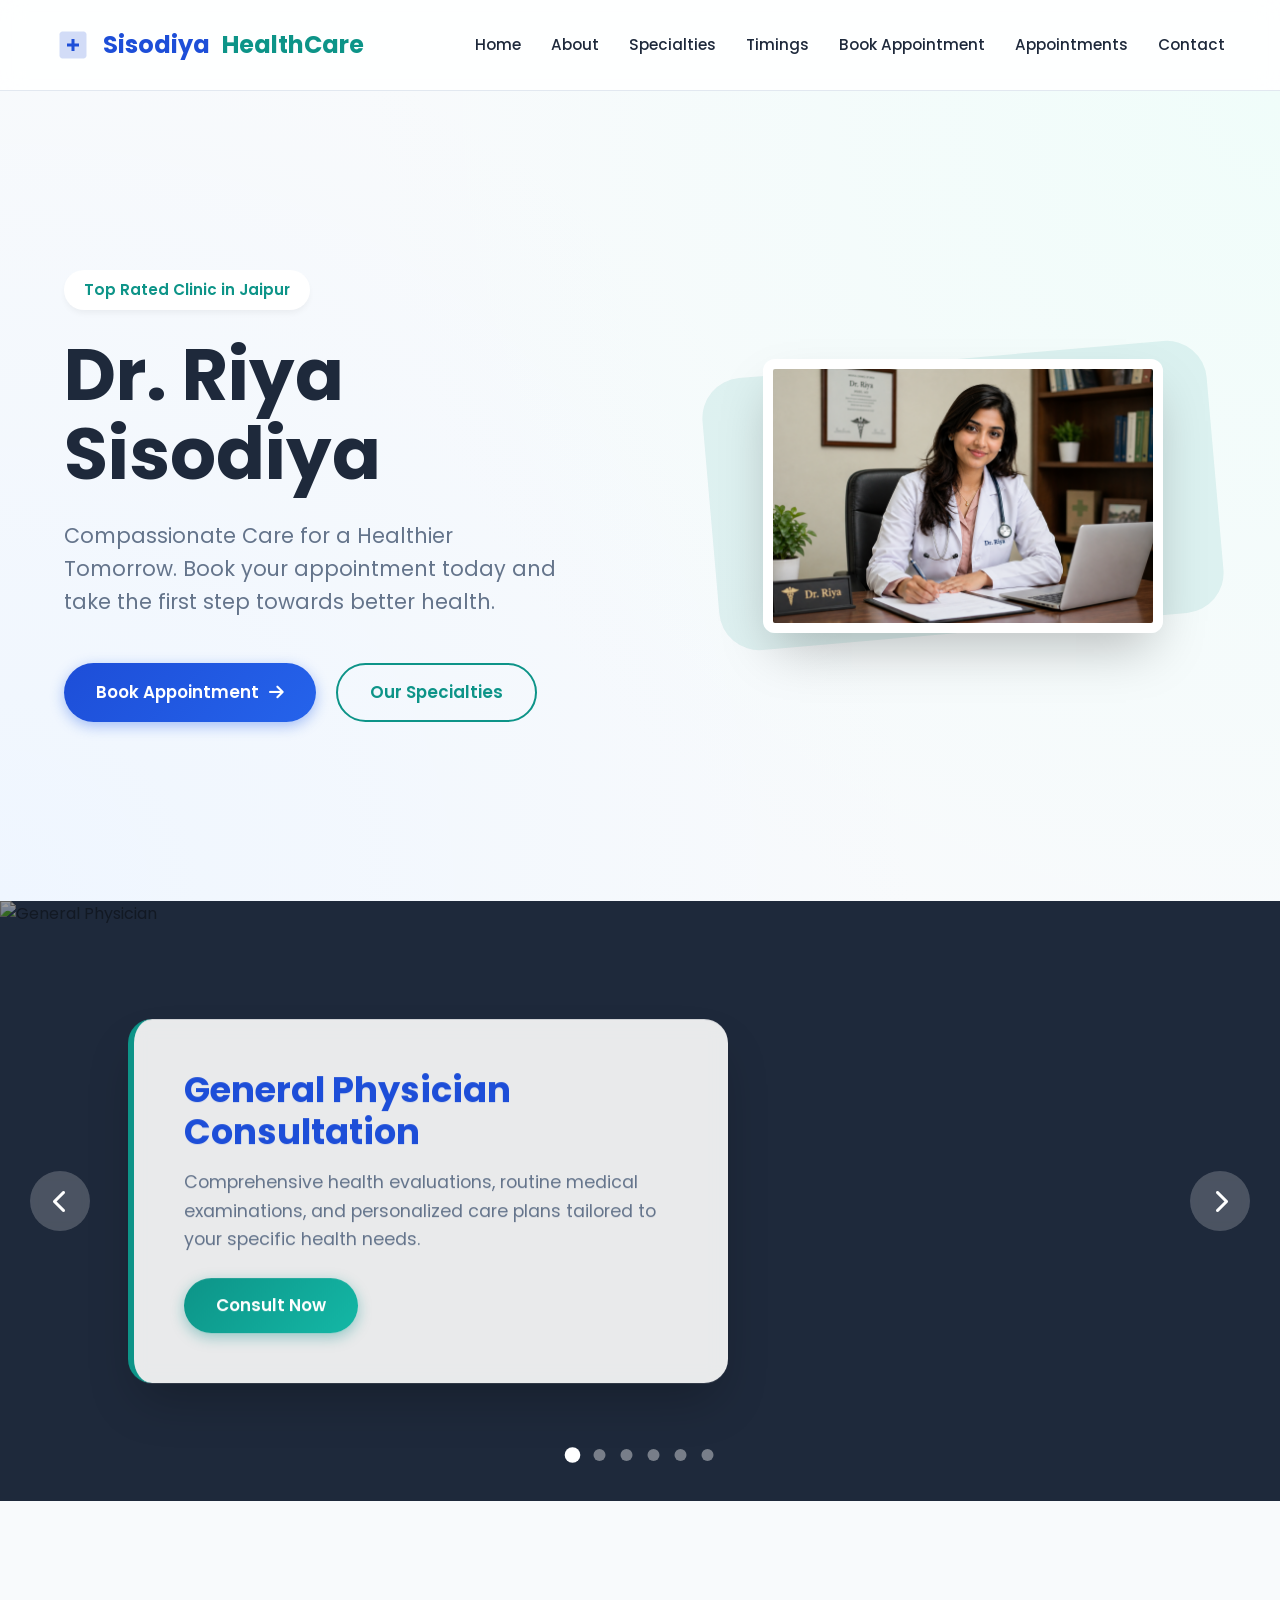
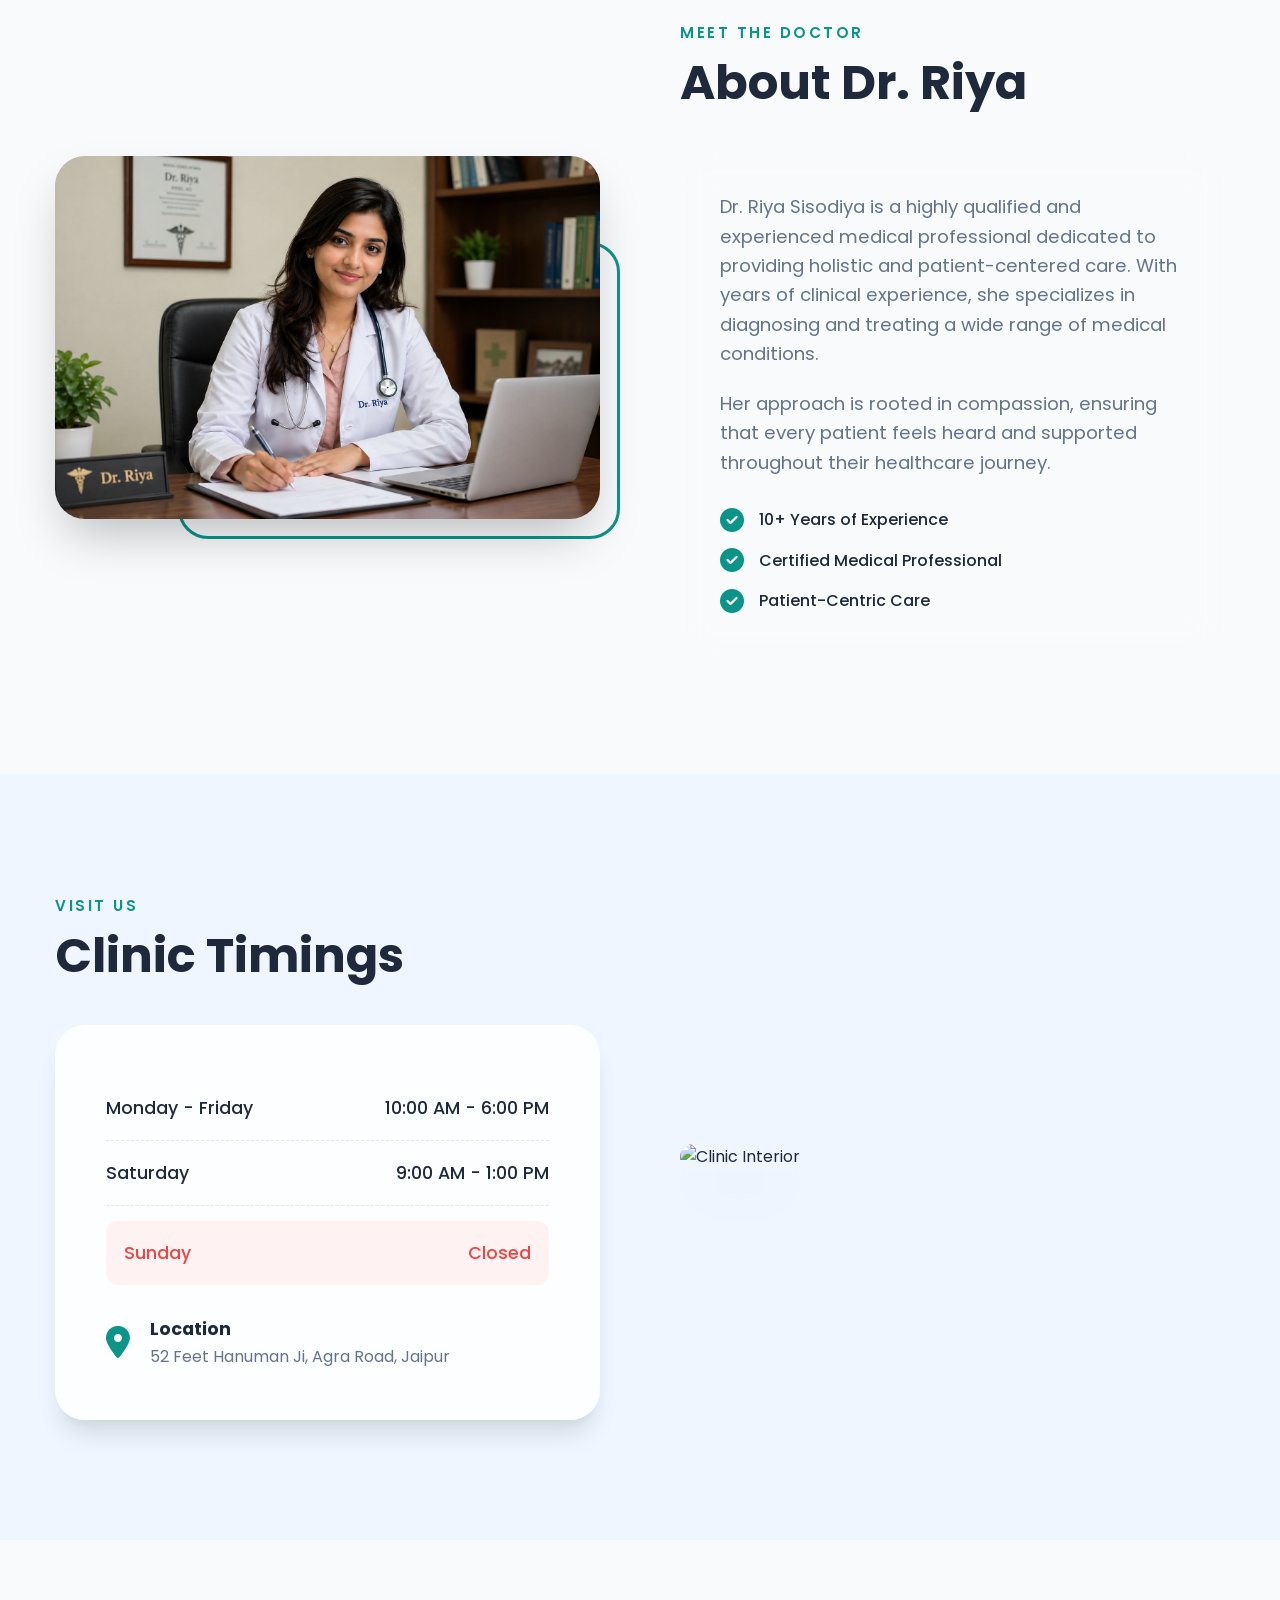
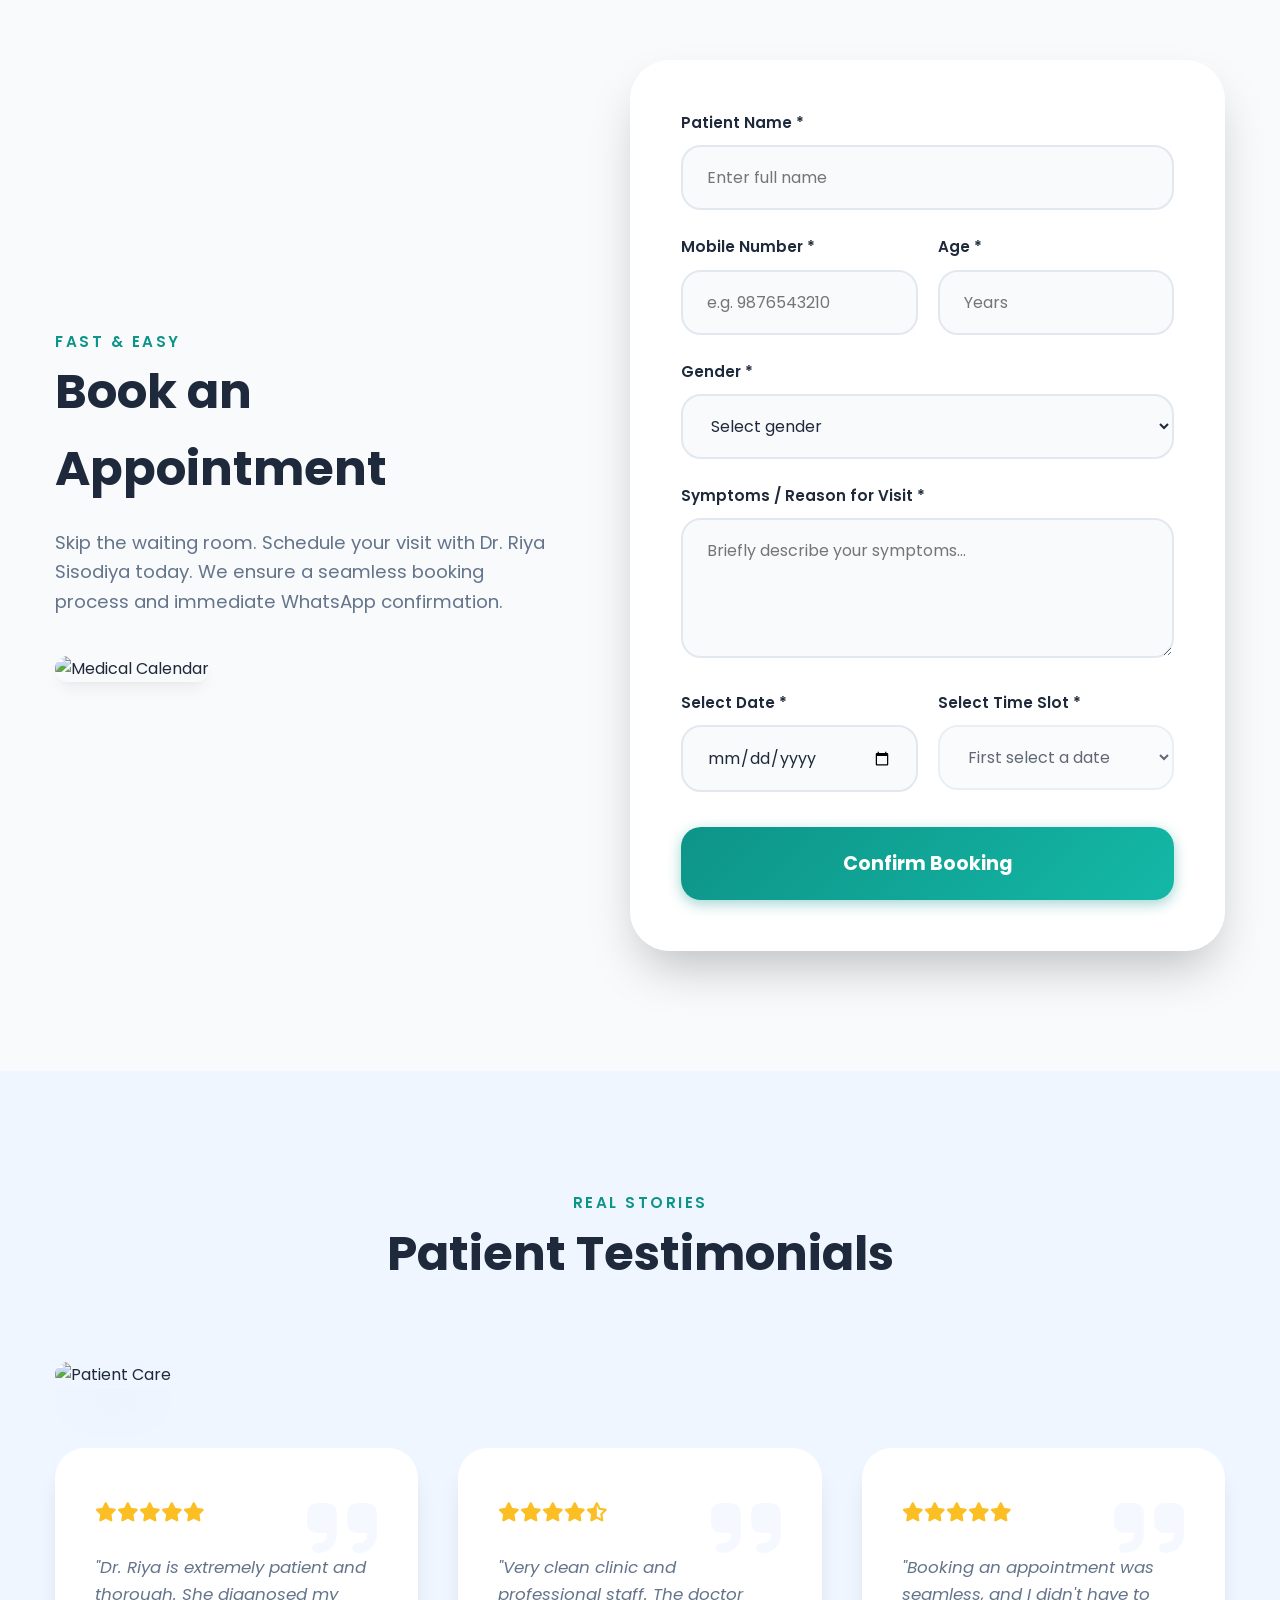
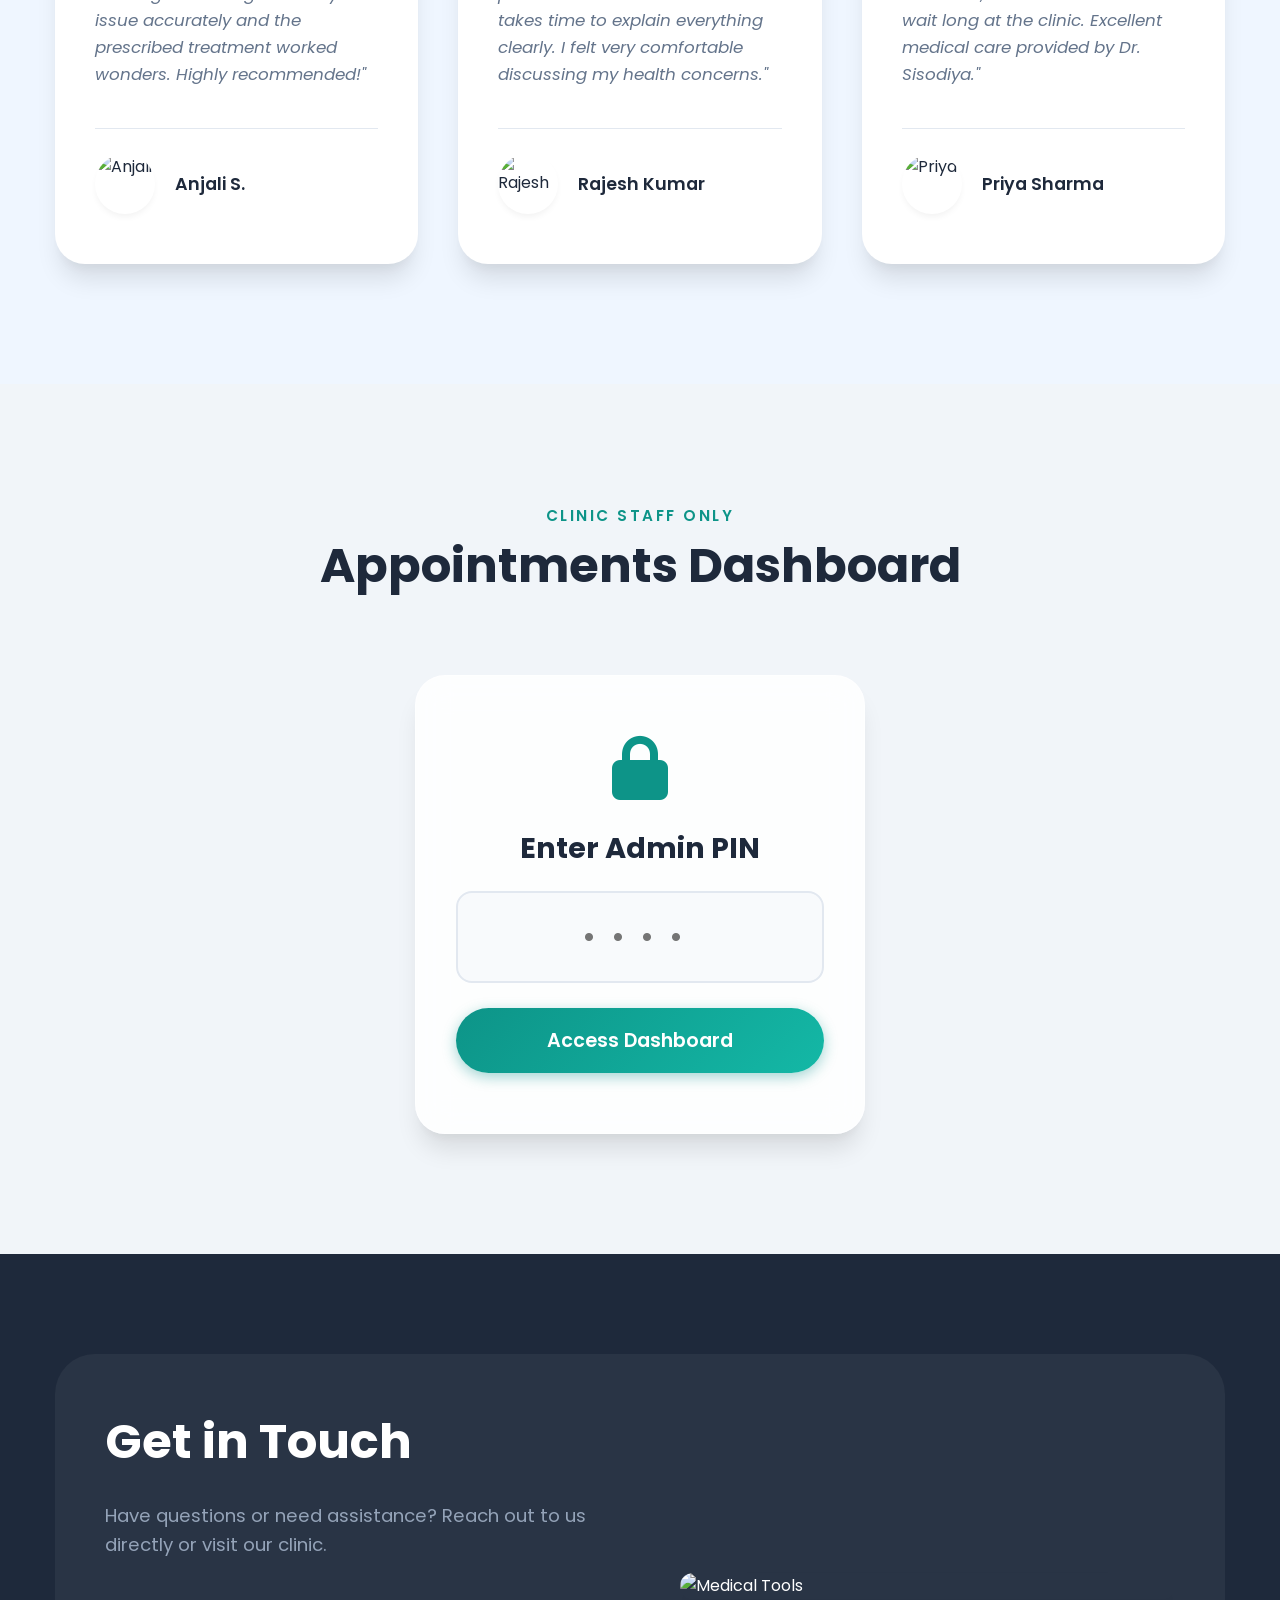
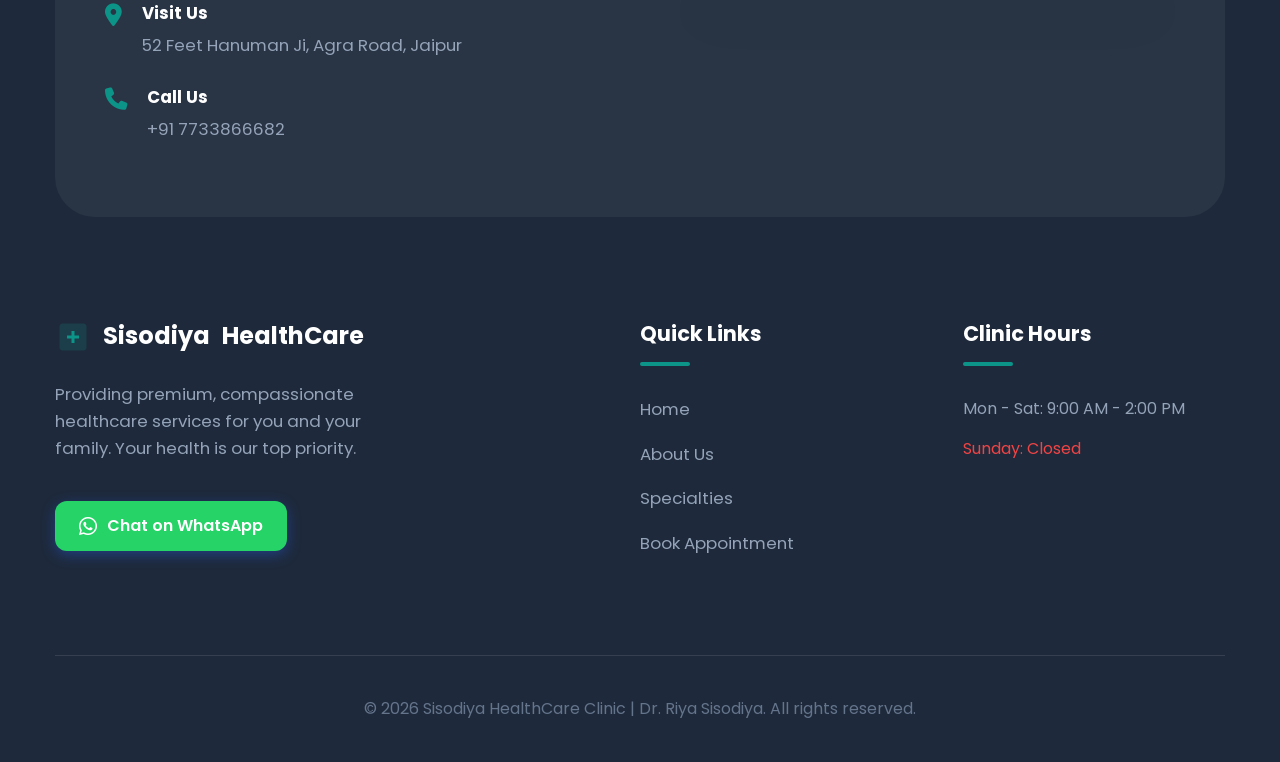
==== commit 8bb8ae73: "Updated index.html" ====
--- a/index.html
+++ b/index.html
@@ -36,10 +36,21 @@
             scroll-behavior: smooth;
         }
 
+        html, body {
+            overflow-x: hidden;
+            width: 100%;
+        }
+
         body {
             background-color: #f8fafc;
             color: var(--dark-text);
             line-height: 1.6;
+        }
+
+        img {
+            max-width: 100%;
+            height: auto;
+            object-fit: cover;
         }
 
         a {
@@ -64,9 +75,9 @@
         }
 
         .container {
-            max-width: 1300px;
+            max-width: 1200px;
             margin: 0 auto;
-            padding: 0 30px;
+            padding: 0 15px;
         }
 
         .navbar {
@@ -785,16 +796,50 @@
             font-size: 1rem;
         }
 
+        /* Helper Classes */
+        .hero-buttons {
+            display: flex;
+            gap: 20px;
+            flex-wrap: wrap;
+        }
+        .about-list {
+            display: flex;
+            flex-direction: column;
+            gap: 15px;
+        }
+        .about-list li {
+            display: flex;
+            align-items: center;
+            gap: 15px;
+            font-weight: 500;
+        }
+        .location-info {
+            margin-top: 30px;
+            display: flex;
+            align-items: center;
+            gap: 20px;
+        }
+
         /* Mobile Responsive */
         @media (max-width: 992px) {
             .split-layout, .split-layout.reverse {
                 flex-direction: column;
                 gap: 50px;
+                text-align: center;
+            }
+            .split-content {
+                width: 100%;
+            }
+            .split-image {
+                width: 100%;
+                display: flex;
+                justify-content: center;
             }
             .carousel-content {
                 left: 5%;
                 right: 5%;
                 padding: 30px;
+                text-align: center;
             }
             .hero {
                 flex-direction: column;
@@ -804,9 +849,21 @@
             .hero-content {
                 padding-right: 0;
                 margin-bottom: 60px;
+                width: 100%;
             }
             .hero-subtitle {
                 margin: 0 auto 40px;
+            }
+            .hero-buttons {
+                justify-content: center;
+            }
+            .about-list {
+                align-items: center;
+            }
+            .location-info {
+                justify-content: center;
+                flex-direction: column;
+                text-align: center;
             }
             .testimonials-grid {
                 grid-template-columns: 1fr;
@@ -814,6 +871,16 @@
             .footer-grid {
                 grid-template-columns: 1fr;
                 gap: 50px;
+                text-align: center;
+            }
+            .footer-links h4::after, .footer-contact h4::after {
+                left: 50%;
+                transform: translateX(-50%);
+            }
+            .contact-item {
+                flex-direction: column;
+                align-items: center;
+                text-align: center;
             }
         }
 
@@ -822,16 +889,30 @@
                 display: none;
             }
             .hero-title {
-                font-size: 3rem;
+                font-size: 2.5rem;
+            }
+            .hero-image img {
+                height: auto;
             }
             .form-grid {
                 grid-template-columns: 1fr;
             }
             .section {
-                padding: 80px 0;
+                padding: 60px 0;
             }
             .carousel-content h3 {
                 font-size: 1.8rem;
+            }
+            .glass-card {
+                padding: 30px 20px;
+            }
+            .timing-list li {
+                flex-direction: column;
+                text-align: center;
+                gap: 10px;
+            }
+            .split-image img {
+                height: auto;
             }
         }
     </style>
@@ -867,13 +948,17 @@
                 <div class="hero-badge">Top Rated Clinic in Jaipur</div>
                 <h1 class="hero-title">Dr. Riya Sisodiya</h1>
                 <p class="hero-subtitle">Compassionate Care for a Healthier Tomorrow. Book your appointment today and take the first step towards better health.</p>
-                <div style="display: flex; gap: 20px; flex-wrap: wrap;">
+                <div class="hero-buttons">
                     <a href="#book" class="btn">Book Appointment <i class="fa-solid fa-arrow-right" style="margin-left: 10px;"></i></a>
                     <a href="#treatments" class="btn btn-outline">Our Specialties</a>
                 </div>
             </div>
             <div class="hero-image">
-                <img src="Dr_rekha.png" alt="Dr. Riya Sisodiya">
+                <img 
+			  src="Dr_rekha.png" 
+			  alt="Dr. Riya Sisodiya" 
+			  loading="lazy"
+			  style="width:100%; max-width:400px; height:auto; border-radius:12px; object-fit:cover;">
             </div>
         </div>
     </section>
@@ -956,7 +1041,7 @@
     <section id="about" class="section">
         <div class="container split-layout">
             <div class="split-image" style="display: flex; align-items: center;">
-                <img src="Dr_rekha.png" alt="Doctor Consultation" style="width: 600px; height: auto; border-radius: 30px;">
+                <img src="Dr_rekha.png" alt="Doctor Consultation" style="width: 100%; max-width: 600px; height: auto; border-radius: 30px;">
             </div>
             <div class="split-content">
                 <p class="section-subtitle">Meet The Doctor</p>
@@ -964,10 +1049,10 @@
                 <div class="glass-card" style="padding: 40px; box-shadow: none; border: none; background: transparent;">
                     <p style="font-size: 1.15rem; color: var(--light-text); margin-bottom: 20px;">Dr. Riya Sisodiya is a highly qualified and experienced medical professional dedicated to providing holistic and patient-centered care. With years of clinical experience, she specializes in diagnosing and treating a wide range of medical conditions.</p>
                     <p style="font-size: 1.15rem; color: var(--light-text); margin-bottom: 30px;">Her approach is rooted in compassion, ensuring that every patient feels heard and supported throughout their healthcare journey.</p>
-                    <ul style="display: flex; flex-direction: column; gap: 15px;">
-                        <li style="display: flex; align-items: center; gap: 15px; font-weight: 500;"><i class="fa-solid fa-check-circle" style="color: var(--teal); font-size: 1.5rem;"></i> 10+ Years of Experience</li>
-                        <li style="display: flex; align-items: center; gap: 15px; font-weight: 500;"><i class="fa-solid fa-check-circle" style="color: var(--teal); font-size: 1.5rem;"></i> Certified Medical Professional</li>
-                        <li style="display: flex; align-items: center; gap: 15px; font-weight: 500;"><i class="fa-solid fa-check-circle" style="color: var(--teal); font-size: 1.5rem;"></i> Patient-Centric Care</li>
+                    <ul class="about-list">
+                        <li><i class="fa-solid fa-check-circle" style="color: var(--teal); font-size: 1.5rem;"></i> 10+ Years of Experience</li>
+                        <li><i class="fa-solid fa-check-circle" style="color: var(--teal); font-size: 1.5rem;"></i> Certified Medical Professional</li>
+                        <li><i class="fa-solid fa-check-circle" style="color: var(--teal); font-size: 1.5rem;"></i> Patient-Centric Care</li>
                     </ul>
                 </div>
             </div>
@@ -989,7 +1074,7 @@
                         <li><span>Saturday</span> <span>9:00 AM - 1:00 PM</span></li>
                         <li class="closed"><span>Sunday</span> <span>Closed</span></li>
                     </ul>
-                    <div style="margin-top: 30px; display: flex; align-items: center; gap: 20px;">
+                    <div class="location-info">
                         <i class="fa-solid fa-location-dot" style="font-size: 2rem; color: var(--teal);"></i>
                         <div>
                             <strong style="display: block; font-size: 1.1rem;">Location</strong>
